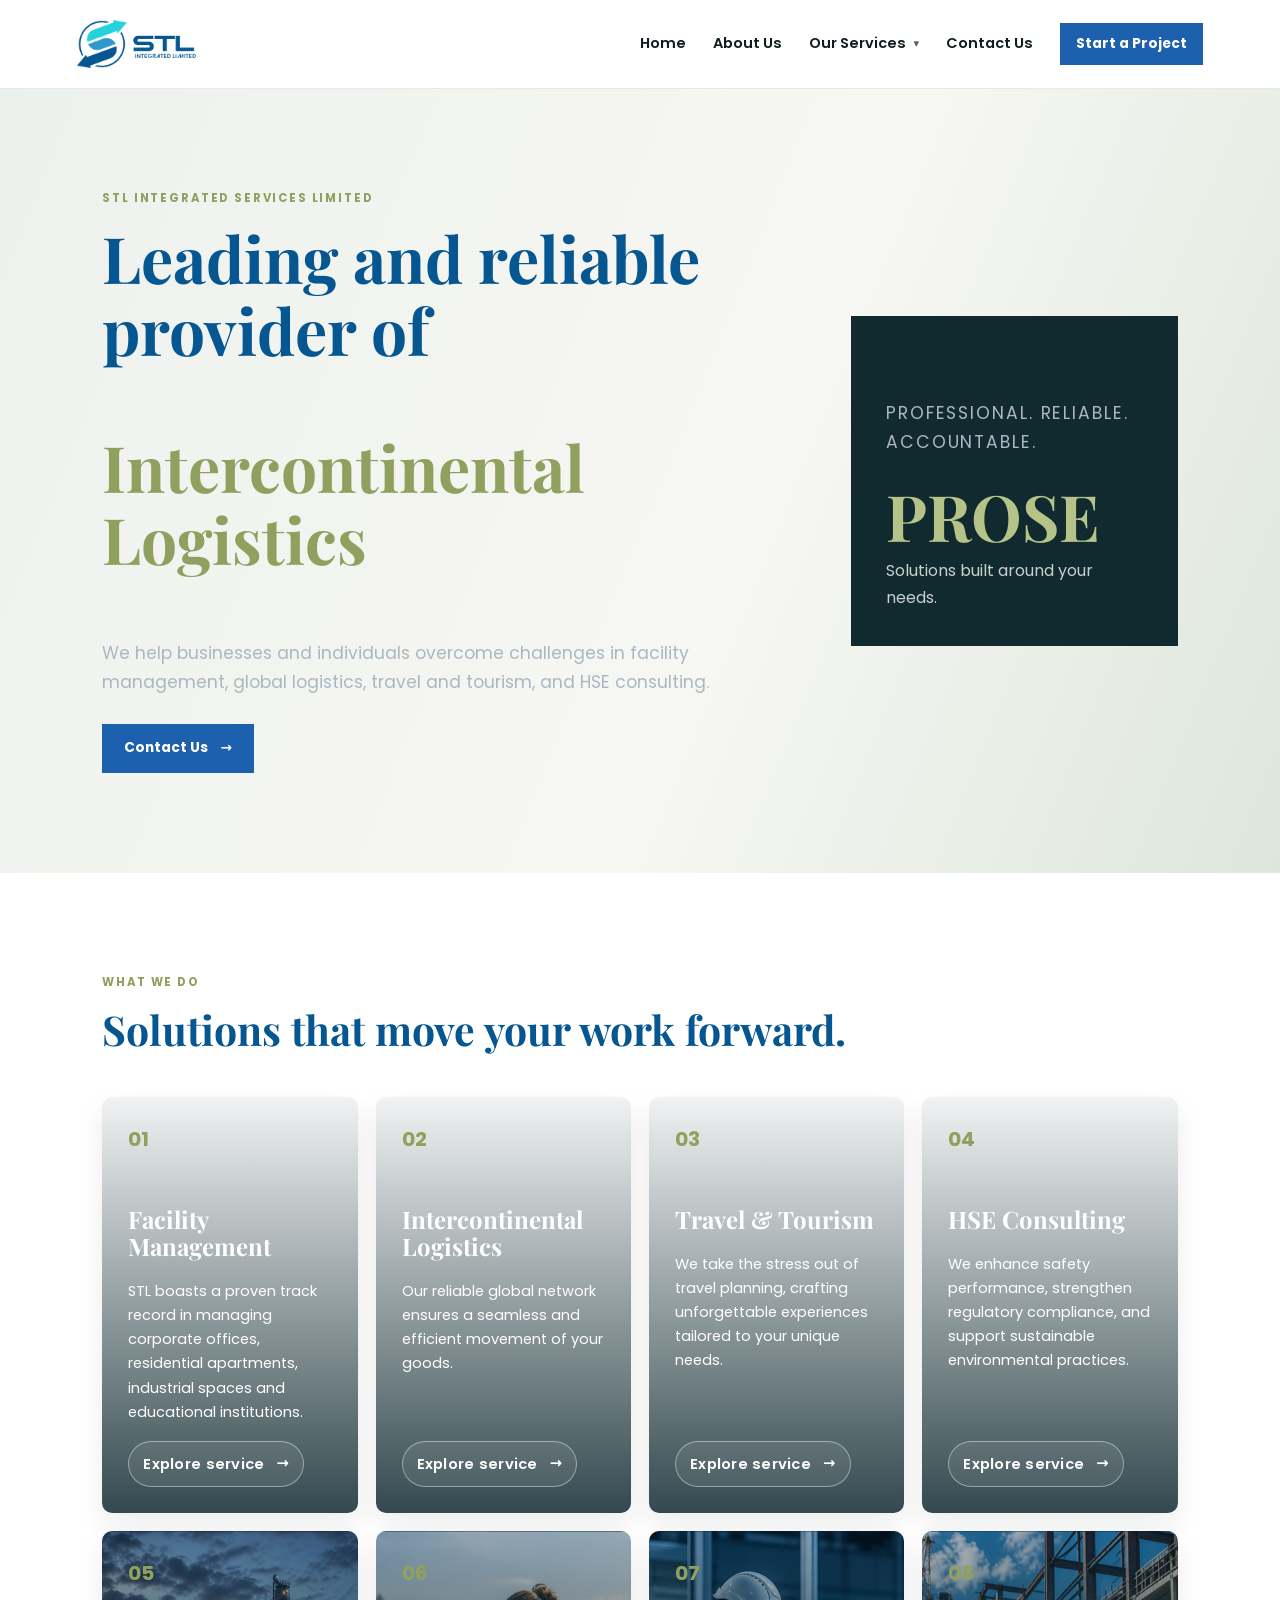
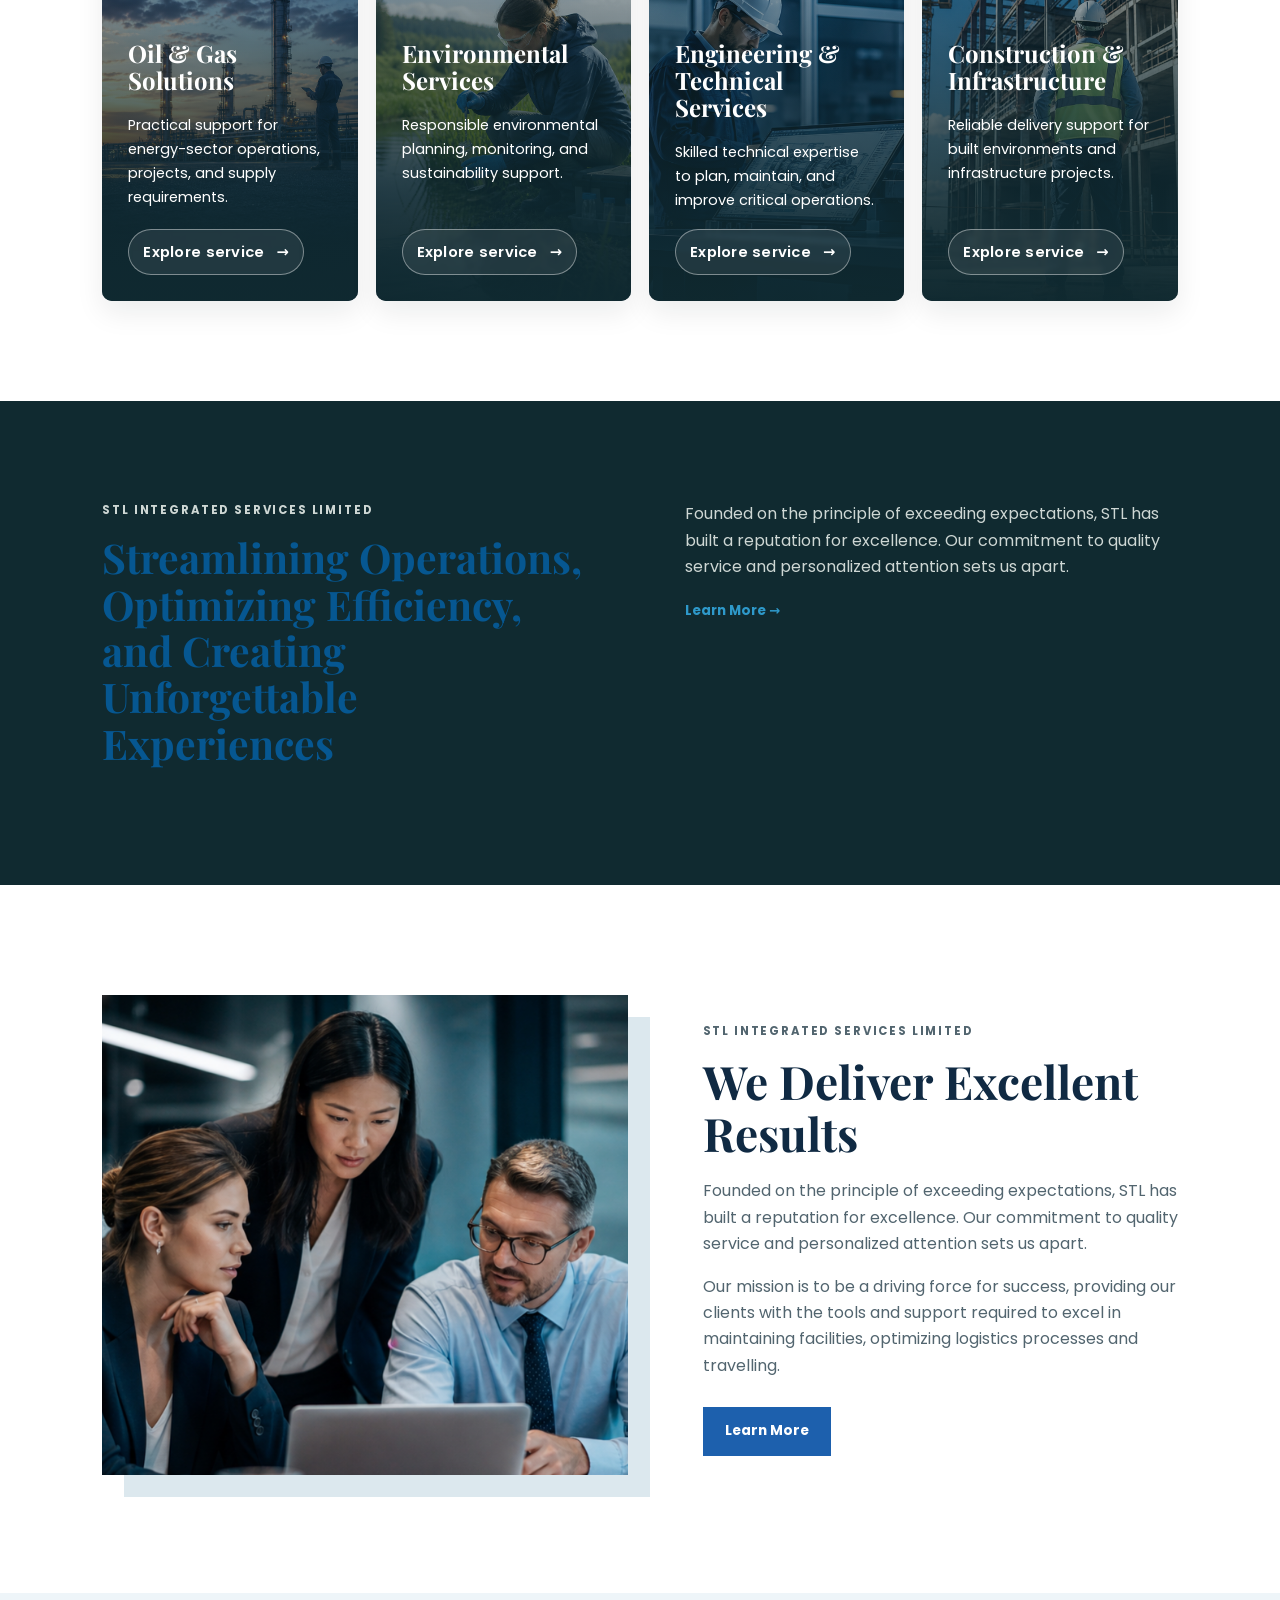
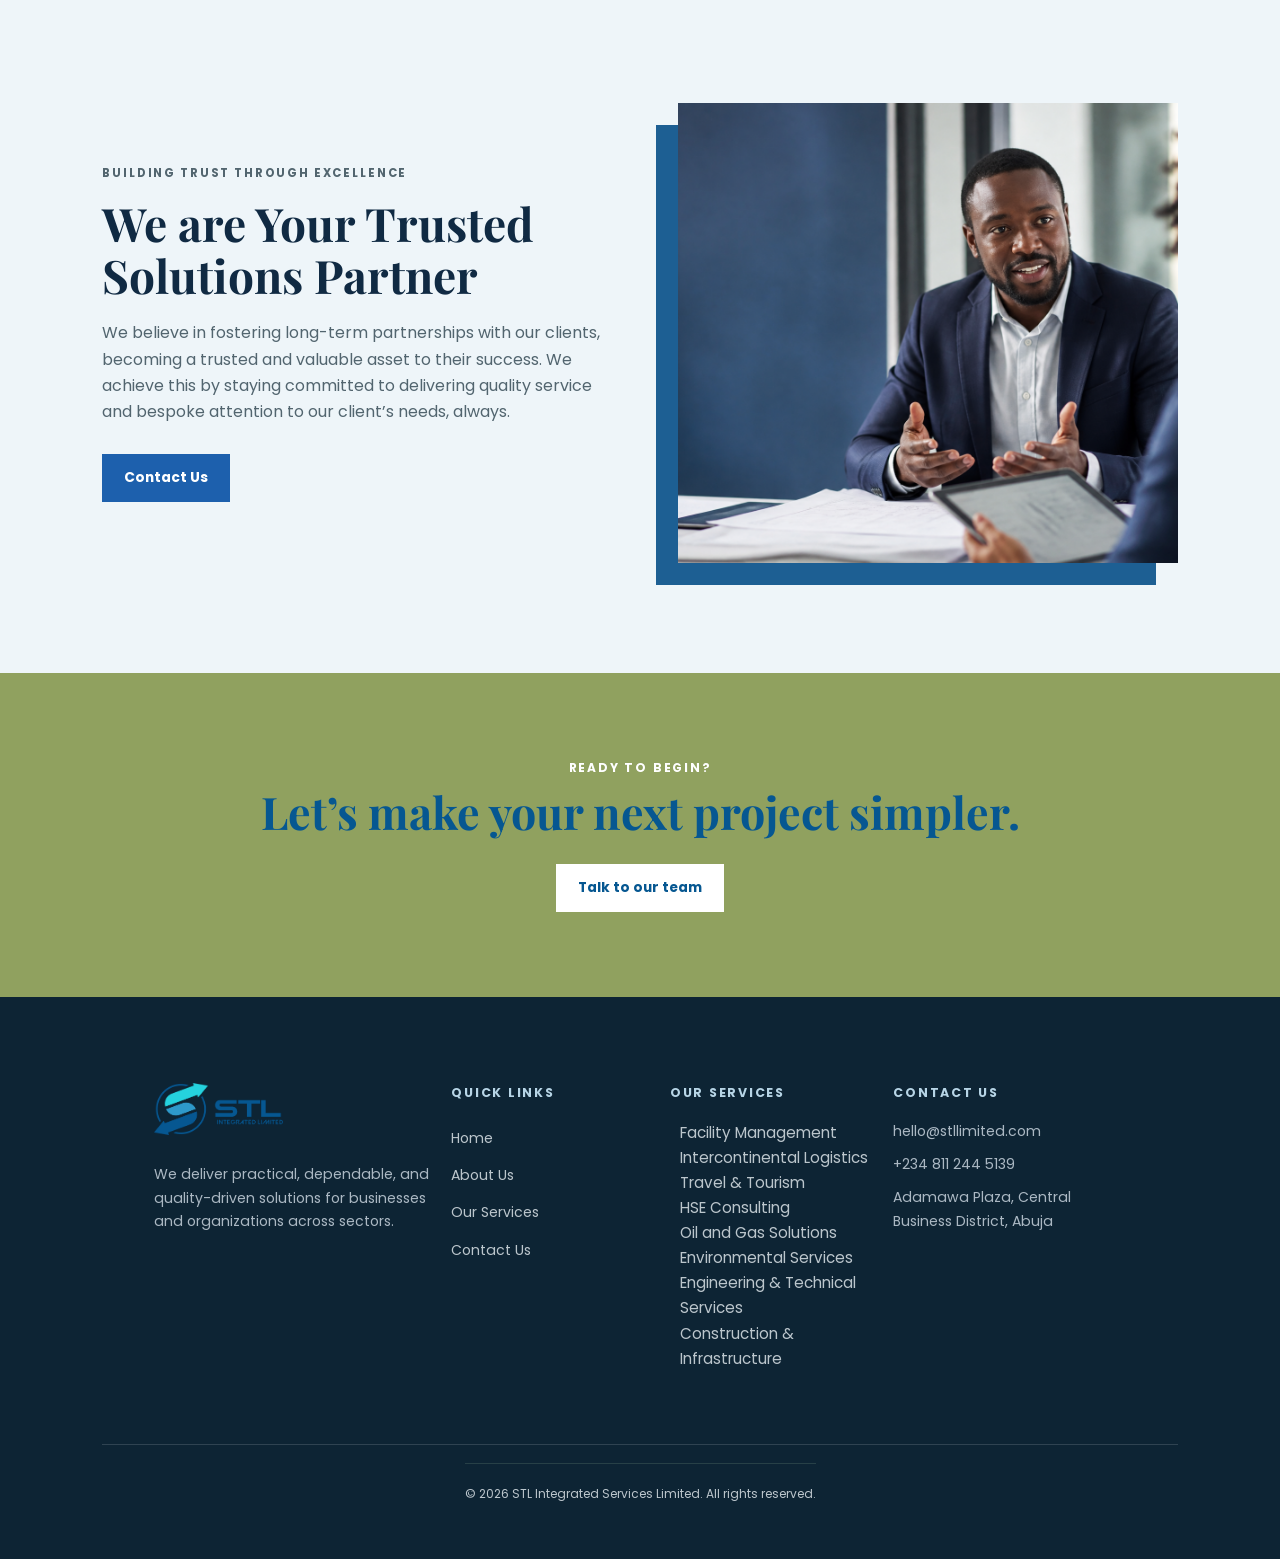
==== index.html @ a08b205a "First Commit" ====
<!doctype html>
<html lang="en">
  <head>
    <meta charset="utf-8">
    <meta name="viewport" content="width=device-width,initial-scale=1">
    <title>STL Integrated Services</title>
    <link rel="stylesheet" href="assets/css/styles.css">
  </head>
  <body>
    <header id="site-header"></header>
    <main>
    
<section class="hero">
  <div>
    <p class="eyebrow">STL Integrated Services Limited</p>
    <h1>Leading and reliable provider of <p> <em class="hero-rotator"><span id="service-rotator">Facility Management</span></em></h1>
    <p>We help businesses and individuals overcome challenges in facility management, global logistics, travel and tourism, and HSE consulting.</p>
    <a class="button" href="contact.html">Contact Us <b>→</b></a>
  </div>
  <div class="hero-panel">
    <p>Professional. Reliable. Accountable.</p>
    <strong>PROSE</strong>
    <span>Solutions built around your needs.</span>
  </div>
</section>

<section class="section"><p class="eyebrow">What we do</p>
  <h2>Solutions that move your work forward.</h2>
  <div class="cards">
      <article class="service-card facility">
        <span>01</span>
        <h3>Facility Management</h3>
        <p>STL boasts a proven track record in managing corporate offices, residential apartments, industrial spaces and educational institutions.</p>
        <a class="explore-link" href="services.html#facility"><span>Explore service</span><span class="explore-arrow">→</span></a>
      </article>

      <article class="service-card logistics">
        <span>02</span><h3>Intercontinental Logistics</h3>
        <p>Our reliable global network ensures a seamless and efficient movement of your goods.</p>
        <a class="explore-link" href="services.html#logistics"><span>Explore service</span><span class="explore-arrow">→</span></a>
      </article>

      <article class="service-card travel"><span>03</span>
        <h3>Travel & Tourism</h3>
        <p>We take the stress out of travel planning, crafting unforgettable experiences tailored to your unique needs.</p>
        <a class="explore-link" href="services.html#travel"><span>Explore service</span><span class="explore-arrow">→</span></a>
      </article>

      <article class="service-card hse">
        <span>04</span>
        <h3>HSE Consulting</h3>
        <p>We enhance safety performance, strengthen regulatory compliance, and support sustainable environmental practices.</p>
        <a class="explore-link" href="services.html#hse"><span>Explore service</span><span class="explore-arrow">→</span></a>
      </article>

      <article class="service-card oil-gas"><span>05</span>
        <h3>Oil & Gas Solutions</h3>
        <p>Practical support for energy-sector operations, projects, and supply requirements.</p>
        <a class="explore-link" href="services.html#oil-gas"><span>Explore service</span><span class="explore-arrow">→</span></a>
      </article>

      <article class="service-card environmental"><span>06
      </span>
      <h3>Environmental Services</h3>
      <p>Responsible environmental planning, monitoring, and sustainability support.</p>
      <a class="explore-link" href="services.html#environmental"><span>Explore service</span><span class="explore-arrow">→</span></a>
      </article>

      <article class="service-card engineering"><span>07</span>
        <h3>Engineering & Technical Services</h3>
        <p>Skilled technical expertise to plan, maintain, and improve critical operations.</p>
        <a class="explore-link" href="services.html#engineering"><span>Explore service</span><span class="explore-arrow">→</span></a>
      </article>

      <article class="service-card construction"><span>08</span>
        <h3>Construction & Infrastructure</h3>
        <p>Reliable delivery support for built environments and infrastructure projects.</p><a class="explore-link" href="services.html#construction"><span>Explore service</span><span class="explore-arrow">→</span></a>
      </article>
    </div>
  </section>

<section class="split section dark">
  <div>
    <p class="eyebrow">STL Integrated Services Limited</p>
    <h2>Streamlining Operations, Optimizing Efficiency, and Creating Unforgettable Experiences</h2>
  </div>
  <div>
    <p>Founded on the principle of exceeding expectations, STL has built a reputation for excellence. Our commitment to quality service and personalized attention sets us apart.
    </p>
    <a class="text-link" href="about.html">Learn More →</a>
  </div>
</section>

<section class="results-section">
  <div class="results-images">
    <img src="assets/images/excellent-results.png" alt="STL professionals delivering excellent results">
  </div>
  <div>
    <p class="eyebrow">STL Integrated Services Limited</p>
    <h2>We Deliver Excellent Results</h2>
    <p>Founded on the principle of exceeding expectations, STL has built a reputation for excellence. Our commitment to quality service and personalized attention sets us apart.</p>
    
    <p>Our mission is to be a driving force for success, providing our clients with the tools and support required to excel in maintaining facilities, optimizing logistics processes and travelling.</p>
    <a class="button" href="about.html">Learn More</a>
  </div>

</section>
<section class="partner-section">
  <div><p class="eyebrow">Building Trust Through Excellence</p>
    <h2>We are Your Trusted Solutions Partner</h2>
    <p>We believe in fostering long-term partnerships with our clients, becoming a trusted and valuable asset to their success. We achieve this by staying committed to delivering quality service and bespoke attention to our client’s needs, always.</p><a class="button" href="contact.html">Contact Us</a>
  </div>
  <img src="assets/images/trusted-partner.png" alt="STL trusted solutions partnership">
</section>

<section class="cta">
  <p>Ready to begin?</p>
  <h2>Let’s make your next project simpler.</h2>
  <a class="button light" href="contact.html">Talk to our team</a>
</section>
    
</main>

    <footer id="site-footer"></footer>
    <script src="assets/js/scripts.js" defer></script>

  </body>
</html>
---- assets/css/styles.css ----
/* Combined stylesheet: style.css + extras.css
   Generated by Copilot CLI runtime assistant to consolidate external styles.
*/

@import url('https://fonts.googleapis.com/css2?family=Poppins:wght@300;400;700&display=swap');

@import url('https://fonts.googleapis.com/css2?family=DM+Sans:wght@400;500;600;700&family=Playfair+Display:wght@600;700&display=swap');

:root{
  --font-sans: 'Poppins', system-ui, -apple-system, 'Segoe UI', Roboto, 'Helvetica Neue', Arial, sans-serif;
  --font-serif: 'Playfair Display', serif;
  --brand-dark: #065791;
  --brand-mid:  #1d60ad;
  --brand-accent: #2e99ca;
  --sage: #90a15f;
  --deep: #102a30;
  --ink: #101c1f;
  --bg: #ffffff;
  --sand: #f5f3ed;
  --line: #e3e0d8;
  --muted: #abb8c3;
}*{box-sizing:border-box}body{margin:0;background:var(--bg);color:var(--ink);font-family:var(--font-sans);font-size:16px;line-height:1.65}a{color:inherit;text-decoration:none}.site-header{border-bottom:1px solid #e6e9e6;position:sticky;top:0;background:rgba(255,255,255,.94);backdrop-filter:blur(10px);z-index:10}.site-header-inner{max-width:1300px;height:88px;display:flex;align-items:center;justify-content:space-between;padding:0 6vw;margin:0 auto}.brand{display:inline-flex;align-items:center;font-weight:700;letter-spacing:-.4px;color:var(--brand-dark)}.brand-logo{display:block;height:48px;width:auto;max-width:180px;object-fit:contain}.brand span{color:var(--sage);font-size:1.35em;letter-spacing:-1px}nav{display:flex;align-items:center;gap:27px;font-size:.91rem;font-weight:600}.site-header nav > a:not(.button),.site-header nav .service-menu > a{padding:32px 0;border-bottom:2px solid transparent;display:inline-flex;align-items:center}.nav .active,nav .active{color:var(--sage);border-color:var(--sage)!important}.button{display:inline-flex;gap:12px;align-items:center;background:var(--brand-mid);color:#fff;padding:13px 22px;font-size:.86rem;font-weight:700;border:0;cursor:pointer}.button.small{padding:10px 16px}.button.light{background:var(--bg);color:var(--brand-dark)}.menu-toggle{display:none;border:0;background:none;font-size:24px}.hero{min-height:620px;padding:100px 8vw;display:grid;grid-template-columns:1.35fr .65fr;gap:70px;align-items:center;background:linear-gradient(112deg,#edf1ed 0%,#f7f7f3 58%,#dde6dc 100%)}h1,h2,h3{font-family:var(--font-serif);line-height:1.13;margin:0 0 19px;color:var(--brand-dark)}h1{font-size:clamp(2.8rem,5vw,5.5rem);max-width:790px}h1 em{color:var(--sage);font-style:normal}.hero>div>p:not(.eyebrow){max-width:610px;color:var(--muted);font-size:1.08rem;margin:0 0 28px}.eyebrow{text-transform:uppercase;letter-spacing:.16em;color:var(--sage);font-size:.72rem;font-weight:700;margin:0 0 14px}.hero-panel{background:var(--deep);color:#fff;min-height:330px;padding:35px;display:flex;flex-direction:column;justify-content:end}.hero-panel strong{font:700 4rem/1 'Playfair Display';color:#b5c388}.hero-panel p{font-size:.78rem;text-transform:uppercase;letter-spacing:.11em}.hero-panel span{color:#c8d0ce;margin-top:10px}.section{padding:100px 8vw}.section h2{font-size:clamp(2rem,3.2vw,3.6rem)}.cards{display:grid;grid-template-columns:repeat(4,1fr);gap:18px;margin-top:45px}.cards article{border:1px solid var(--line);padding:26px;min-height:270px;display:flex;flex-direction:column}.cards span,.service-list span{color:var(--sage);font-weight:700;font-size:.9rem}.cards h3{font-size:1.5rem;margin-top:40px}.cards p{color:var(--muted);font-size:.91rem;margin:0 0 17px}.cards a,.text-link,.contact-card a{font-weight:700;font-size:.83rem;margin-top:auto;color:var(--brand-accent)}.split{display:grid;grid-template-columns:1fr 1fr;gap:90px}.split p{color:var(--muted);margin-top:0}.dark{background:var(--deep);color:#fff}.dark p{color:#ced7d4}.cta{background:var(--sage);padding:85px 8vw;text-align:center;color:#fff}.cta h2{font-size:clamp(2rem,3.5vw,3.7rem);margin-bottom:26px}.cta p{margin:0 0 9px;text-transform:uppercase;font-size:.75rem;letter-spacing:.15em;font-weight:700}.page-hero{padding:105px 8vw;background:var(--sand)}.page-hero h1{font-size:clamp(3rem,5vw,5rem)}.page-hero>p:last-child{color:var(--muted);font-size:1.1rem}.values .cards{grid-template-columns:repeat(5,1fr)}.service-list{padding-top:35px}.service-list article{display:grid;grid-template-columns:80px 1fr auto;gap:30px;align-items:center;padding:34px 0;border-bottom:1px solid var(--line)}.service-list h2{font-size:2rem;margin:0 0 8px}.service-list p{margin:0;color:var(--muted);max-width:660px}.service-list a{font-weight:700;color:var(--sage);white-space:nowrap}.contact-grid{display:grid;grid-template-columns:repeat(3,1fr);gap:18px;padding-top:45px}.contact-card{background:var(--sand);padding:30px;min-height:210px}.contact-card span{text-transform:uppercase;letter-spacing:.12em;font-size:.72rem;color:var(--sage);font-weight:700}.contact-card h3{font-size:1.25rem;margin-top:30px}.form-section{background:#f6f8f6}.form-section form{display:grid;grid-template-columns:1fr 1fr;gap:16px}.form-section label{font-size:.78rem;font-weight:700}.form-section input,.form-section textarea{display:block;width:100%;padding:12px;border:1px solid var(--line);margin-top:6px;background:#fff;font:inherit}.form-section .full{grid-column:1/-1}.form-section button{justify-self:start}footer{background:#091b21;color:#d7e0dc;padding:60px 8vw 26px;display:grid;grid-template-columns:2fr 1fr 1fr;gap:45px}footer .brand{color:#fff}footer p{font-size:.88rem;color:#9eadab}footer h4{color:#fff;margin:0 0 13px}footer div:nth-child(2) a{display:block;font-size:.88rem;margin:7px 0}footer small{grid-column:1/-1;border-top:1px solid #274047;padding-top:20px;color:#8d9d99;font-size:.75rem}@media(max-width:800px){.site-header{height:70px;padding:0 5vw}.menu-toggle{display:block}nav{display:none;position:absolute;top:70px;left:0;right:0;background:#fff;padding:20px 5vw;flex-direction:column;align-items:start;gap:10px}nav.open{display:flex}nav>a:not(.button){padding:8px 0}.hero,.split{grid-template-columns:1fr;gap:35px}.hero{padding:75px 7vw}.hero-panel{min-height:220px}.section,.page-hero{padding:65px 7vw}.cards,.values .cards,.contact-grid{grid-template-columns:1fr 1fr}.service-list article{grid-template-columns:42px 1fr}.service-list article>a{grid-column:2}.form-section form{grid-template-columns:1fr}.form-section .full{grid-column:auto}footer{grid-template-columns:1fr;gap:22px}}

/* extras.css content */
/* Appended extracted inline styles and component rules */
.service-card{position:relative;isolation:isolate;color:#fff!important;border:0!important;background-size:cover!important;background-position:center!important;overflow:hidden;transition:transform .45s ease, box-shadow .45s ease, filter .45s ease;box-shadow:0 12px 28px rgba(15,23,28,.08)}

.service-card:before{content:'';position:absolute;inset:0;background:linear-gradient(180deg,rgba(16,42,48,0.06),rgba(16,42,48,0.85));z-index:-1;transition:transform .45s ease, background .45s ease}

.service-card:hover{transform:scale(1.03);box-shadow:0 18px 32px rgba(15,23,28,.16);filter:saturate(1.08)}
.service-card:hover:before{transform:scale(1.06)}
.service-card h3,.service-card p{color:#fff}

.service-card a{color:#e1c18b}

.service-card span{display:block;font-weight:700;font-size:1.25rem;margin-bottom:10px}

.service-card{padding:34px;border-radius:10px;min-height:220px;display:flex;flex-direction:column;justify-content:flex-end}

.explore-link{display:inline-flex;align-items:center;justify-content:space-between;gap:12px;width:max-content;min-width:170px;margin-top:18px;padding:10px 14px;border-radius:999px;border:1px solid rgba(255,255,255,.42);background:rgba(255,255,255,.08);color:#fff;text-transform:none;letter-spacing:.02em;font-weight:600;transition:transform .25s ease, background .25s ease, border-color .25s ease;backdrop-filter:blur(2px)}

.explore-link:hover{transform:translateX(2px);background:rgba(255,255,255,.14);border-color:rgba(255,255,255,.7)}

.explore-arrow{font-size:1.2rem;line-height:1;color:#f7d59a}

.service-card .explore-link span{margin:0;display:inline;font-size:.92rem;font-weight:600;color:#fff}

.facility{background-image:url('https://stllimited.com/wp-content/uploads/2024/06/Facility-management.jpg')}

.logistics{background-image:url('https://stllimited.com/wp-content/uploads/2024/06/International-Logistics.jpg')}

.travel{background-image:url('https://stllimited.com/wp-content/uploads/2024/06/Travel.jpg')}

.hse{background-image:url('https://stllimited.com/wp-content/uploads/2025/12/natural-gas-863231-e1765535141167.jpg')}

.oil-gas{background:linear-gradient(rgba(11,38,51,.2),rgba(11,38,51,.72)),url('../images/oil-gas.png') center/cover}

.environmental{background:linear-gradient(rgba(11,38,51,.2),rgba(11,38,51,.72)),url('../images/environmental.png') center/cover}

.engineering{background:linear-gradient(rgba(11,38,51,.2),rgba(11,38,51,.72)),url('../images/engineering.png') center/cover}

.construction{background:linear-gradient(rgba(11,38,51,.2),rgba(11,38,51,.72)),url('../images/construction.png') center/cover}

.oil-gas h3,.oil-gas p,.environmental h3,.environmental p,.engineering h3,.engineering p,.construction h3,.construction p{color:#fff!important}

.oil-gas a,.environmental a,.engineering a,.construction a{color:#dceefa!important}

/* Results and partner sections (moved from footer script) */
.results-section{padding:110px 8vw;display:grid;grid-template-columns:1.05fr .95fr;gap:75px;align-items:center;background:#fff}

.results-images{position:relative;min-height:480px}

.results-images img{width:100%;height:480px;object-fit:cover;box-shadow:22px 22px 0 #dce8ee}

.results-section h2,.partner-section h2{font-size:clamp(2.2rem,3.6vw,4rem);color:#102a43}

.results-section p,.partner-section p{color:#52656f;max-width:540px}

.partner-section{padding:110px 8vw;display:grid;grid-template-columns:1fr 1fr;gap:75px;align-items:center;background:#eef5f9}

.partner-section>img{width:100%;height:460px;object-fit:cover;box-shadow:-22px 22px 0 #1d5f93}
.partner-section .button,.results-section .button{margin-top:12px}

@media(max-width:800px){.results-section,.partner-section{padding:70px 7vw;grid-template-columns:1fr;gap:38px}.results-images,.results-images img,.partner-section>img{min-height:300px;height:340px}.partner-section>img{order:-1}}

/* Service menu dropdown */
.service-menu{position:relative;display:inline-flex;align-items:center}.service-menu > a{position:relative;padding:32px 0;border-bottom:2px solid transparent}.service-menu > a::after{content:'▾';font-size:.7rem;margin-left:8px;opacity:.7}.service-dropdown{position:absolute;left:0;top:calc(100% - 4px);min-width:260px;background:#fff;border:1px solid var(--line);box-shadow:0 12px 28px rgba(11,31,44,.12);padding:10px;border-radius:10px;display:grid;gap:4px;opacity:0;visibility:hidden;transform:translateY(10px) scale(.98);transform-origin:top left;transition:opacity .28s ease, transform .32s ease, visibility .28s ease;pointer-events:none;z-index:20}.service-menu:hover .service-dropdown,.service-menu:focus-within .service-dropdown,.service-menu.open .service-dropdown{opacity:1;visibility:visible;transform:translateY(0) scale(1);pointer-events:auto}.service-dropdown a{display:block;white-space:nowrap;padding:10px 12px;border-radius:8px;color:var(--ink);font-weight:600;transition:background .2s ease, color .2s ease, transform .2s ease}.service-dropdown a:hover{background:#ecf5fb;color:var(--brand-dark);transform:translateX(2px)}

/* Responsive header/nav */
@media(max-width:1100px){.cards{grid-template-columns:repeat(2,1fr)}.hero{grid-template-columns:1fr}.footer-inner{grid-template-columns:repeat(2,1fr)}}

@media(max-width:900px){.menu-toggle{display:block}nav{position:fixed;right:16px;top:88px;background:#fff;bottom:auto;width:min(320px,calc(100vw - 32px));padding:20px 18px;border-radius:16px;border:1px solid rgba(15,23,28,.06);flex-direction:column;align-items:flex-start;transform:translateX(calc(100% + 24px));transition:transform .32s ease;box-shadow:0 18px 48px rgba(0,0,0,.12);z-index:25}nav.open{transform:translateX(0)}nav a, .site-header nav > a:not(.button), .site-header nav .service-menu > a{padding:12px 0;width:100%}.nav-link,.nav-link-wrap{display:block;width:100%}.service-menu{display:block;width:100%}.service-menu > a{display:flex;align-items:center;justify-content:space-between}.service-dropdown{position:static;opacity:1;visibility:visible;transform:none;pointer-events:auto;display:none;box-shadow:none;border:0;padding:8px 0 0 12px;margin-top:6px;border-left:1px solid var(--line);min-width:0;max-height:0;overflow:hidden;transition:max-height .28s ease, opacity .28s ease, padding .28s ease}.service-menu.open .service-dropdown{display:grid;max-height:520px;opacity:1;padding-top:10px}.nav-link::after,.nav-link-wrap > a::after{display:none}.nav-start{width:100%;justify-content:center;margin-top:6px}}

@media(max-width:640px){.cards{grid-template-columns:1fr}.site-header-inner{padding:0 20px}.hero{padding:72px 20px}.section,.results-section,.partner-section{padding-left:20px;padding-right:20px}.footer-inner{grid-template-columns:1fr;gap:22px}.brand-logo{height:42px}}

/* Footer layout */
.site-footer{background:#0d2434;color:#edf3f7; display: flex; flex-direction: column}

.footer-inner{width:100%; ; display:grid;grid-template-columns:1.4fr 1fr 1fr 1.2fr; gap:20px; padding:26px 4vw 28px;}

.brand-block,.footer-links,.contact-block{display:flex;flex-direction:column}

.footer-inner .brand{font-weight:700;color:#fff;}

.brand-logo.footer-logo{height:52px;display:block;margin-bottom:14px;}

.brand-block p,.footer-links a,.contact-block p,.footer-bottom small,.footer-meta a{color:rgba(237,243,247,.78)}

.footer-links{ min-width: auto;}

.brand-block p{max-width:fit-content;margin-bottom:18px;color:#9eadab;}

.footer-links h4,.contact-block h4{margin:0 0 16px;font-size:.78rem;letter-spacing:.14em;text-transform:uppercase;color:#b7d5e6}

.footer-links a{margin:0 0 0 10px;font-size:.95rem}

.footer-links a:hover,.footer-meta a:hover{color:#fff}

.contact-block {margin-left:5px}

.contact-block p{margin:0 0 10px}

.footer-bottom{border-top:1px solid rgba(255,255,255,.14); width: 100%; padding:18px 8vw 30px}

.footer-bottom-inner{max-width:1300px;margin:0 auto;display:flex;justify-content:space-between;align-items:center;gap:20px; justify-content: center;}

.footer-meta{display:flex;gap:18px;flex-wrap:wrap}

.footer-bottom small{display:block}.footer-bottom-inner > small{margin:0}

@media(max-width:800px){.footer-inner{grid-template-columns:1fr;gap:18px;padding-top:42px}.footer-bottom-inner{flex-direction:column;align-items:flex-start}.footer-bottom{padding-bottom:24px}}

/* small utility fixes */
.brand-block p,.contact-block p{color:var(--muted)}

/* About page specific styles extracted from inline <style> */
.about-hero{padding:105px 8vw;background:linear-gradient(100deg,#082d4de8,#082d4d88),url('../images/about-team.png') center/cover;color:#fff}

.about{padding:95px 8vw}

.about-intro{display:grid;grid-template-columns:1.2fr .8fr;gap:30px;align-items:end;margin-bottom:42px}

.about-intro h2{margin:0}

.who{display:grid;grid-template-columns:1fr 1fr;gap:70px;align-items:center;margin-bottom:60px}

.who-img{position:relative}

.who-img img{width:100%;min-height:450px;object-fit:cover;display:block}

.badge{position:absolute;right:-20px;bottom:25px;background:#1d5f93;border-radius:50%;width:135px;height:135px;display:grid;place-items:center;color:#fff;text-align:center;font-size:12px;animation:spin 16s linear infinite}

.who-copy ul{padding-left:18px;line-height:1.9;color:#334b5a}

.blueprint{background:#0c426b;color:#fff;position:relative;overflow:hidden}

.blueprint:before{content:"PROSE";position:absolute;font-size:18vw;opacity:.05;right:-25px;top:-40px}

.values{display:grid;grid-template-columns:repeat(4,1fr);gap:18px;position:relative}

.values b{color:#7ec7ed;font-size:18px}

.values h3{font-size:20px;margin-bottom:0}

.vision{background:#eef5f9;display:grid;grid-template-columns:1fr 1fr;gap:50px;padding:42px 36px;border-radius:18px}

.experience{font:700 72px Playfair Display;color:#1d5f93}

.stats-grid{display:grid;grid-template-columns:repeat(4,1fr);gap:18px;margin:48px 0}

.stat-item{background:#f5f3ed;border:1px solid var(--line);padding:28px 22px;border-radius:14px;text-align:center}

.stat-item strong{display:block;font-family:var(--font-serif);font-size:2.3rem;color:var(--brand-dark)}

.stat-item span{color:#4a5f69}

.inquiry{display:grid;grid-template-columns:1fr 1fr;gap:55px;background:#f5f3ed;padding:40px;border-radius:18px}

.inquiry img{width:100%;height:420px;object-fit:cover}

.contact-form,.inquiry form{display:grid;grid-template-columns:1fr 1fr;gap:18px}

.contact-form label,.inquiry label{display:flex;flex-direction:column;gap:8px;font-size:.9rem;font-weight:600;color:#1d2d35}

.contact-form input,.contact-form textarea,.inquiry input,.inquiry textarea{padding:14px 16px;border:1px solid #cadce6;border-radius:10px;background:#fff;font:inherit;color:var(--ink)}

.contact-form .full,.inquiry .full{grid-column:1 / -1}
.contact-form textarea,.inquiry textarea{min-height:150px;resize:vertical}

.contact-form button,.inquiry button{grid-column:1 / -1;justify-self:start;margin-top:8px}

@keyframes spin{to{transform:rotate(360deg)}}
@keyframes fadeSlide{from{opacity:0;transform:translateY(6px)}to{opacity:1;transform:translateY(0)}}
@media(max-width:800px){.about-intro,.who,.vision,.inquiry,.stats-grid,.contact-form,.inquiry form{grid-template-columns:1fr}.values{grid-template-columns:1fr 2fr}.about{padding:65px 7vw}.contact-form button,.inquiry button{justify-self:stretch}.badge{right:12px;bottom:12px}}
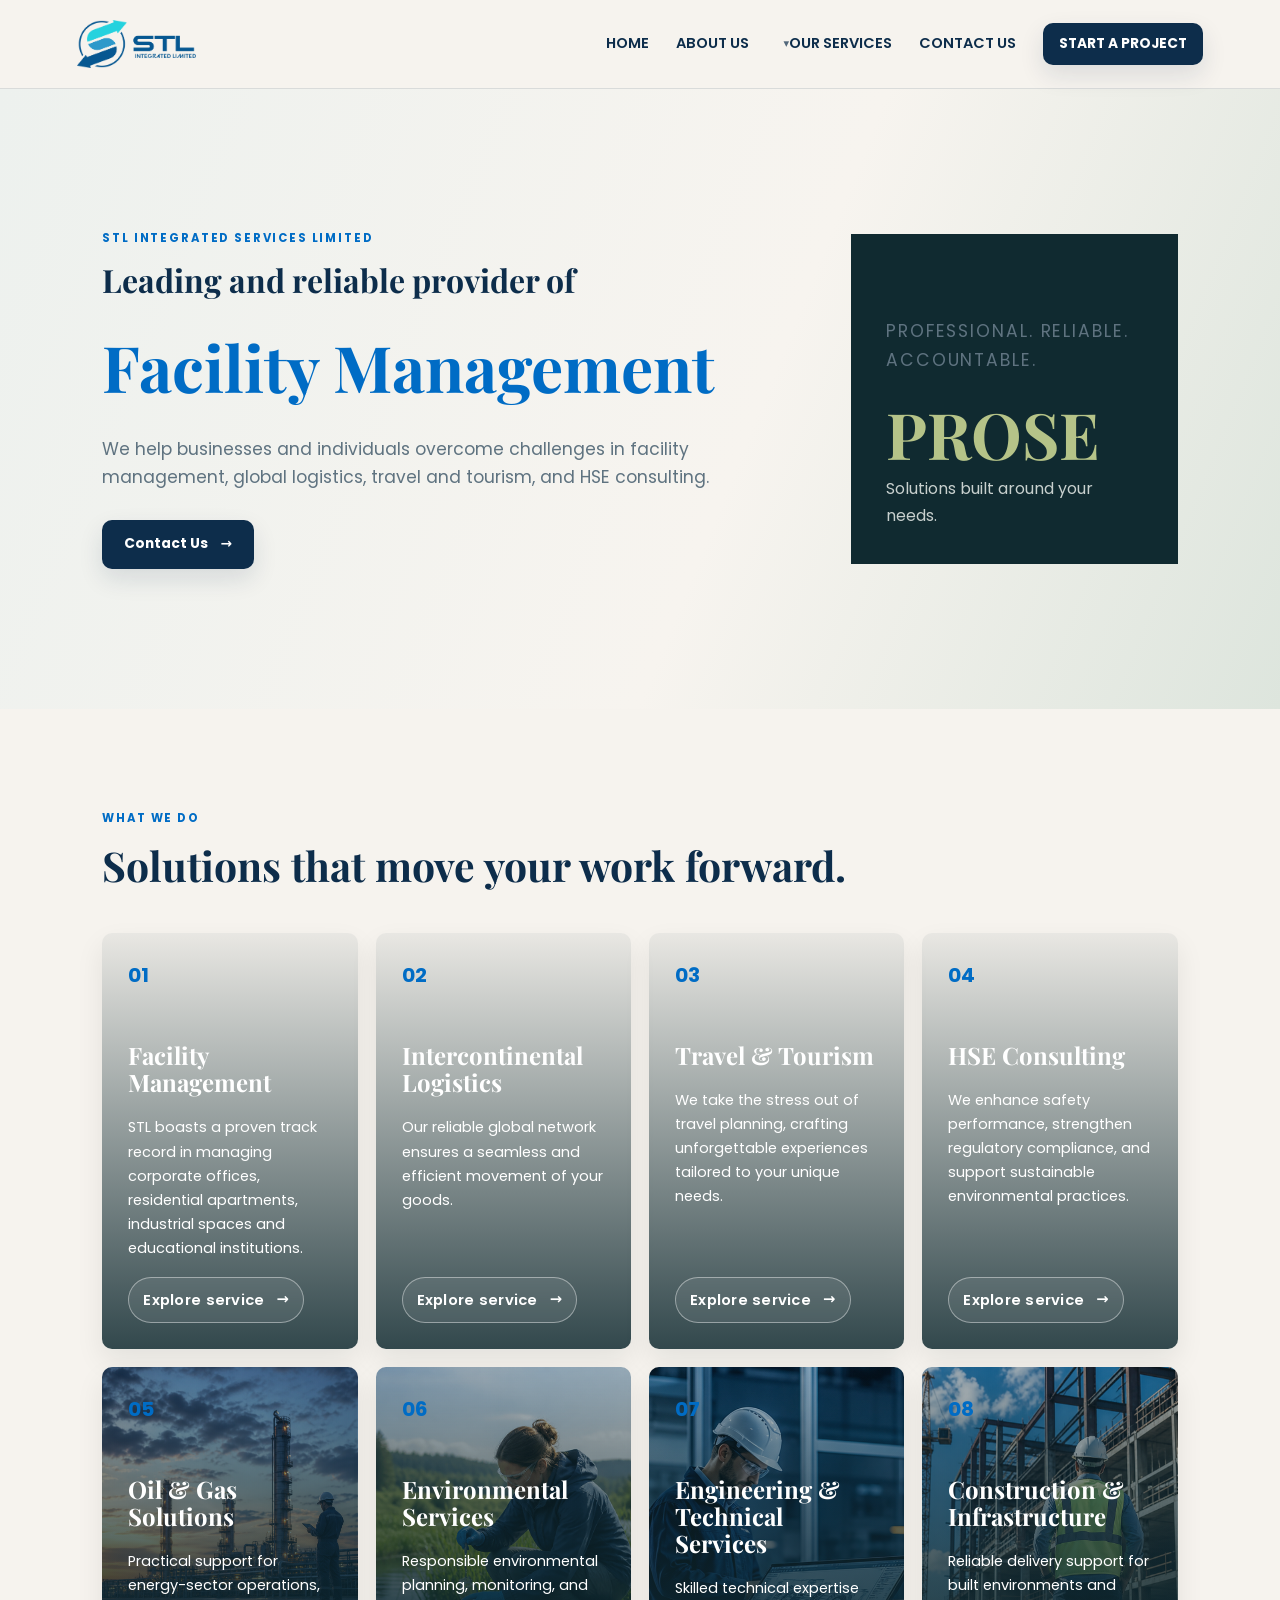
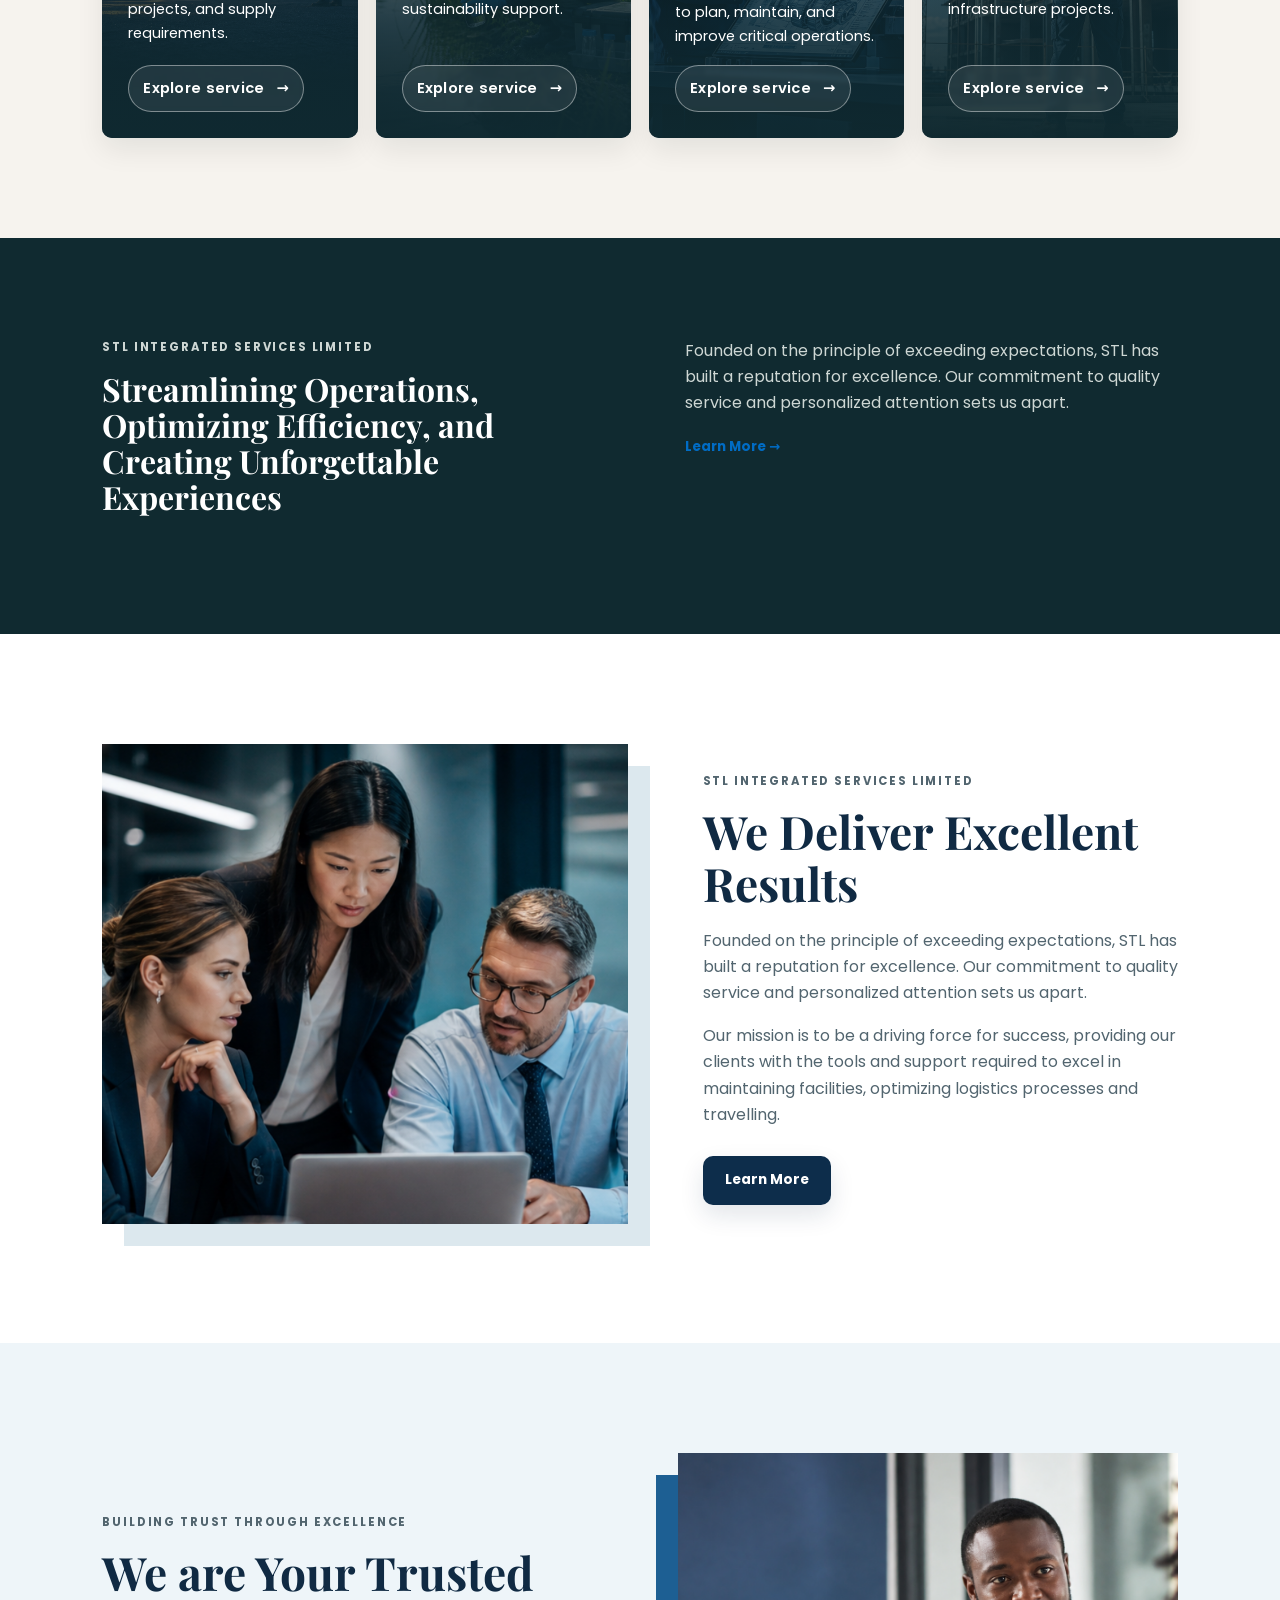
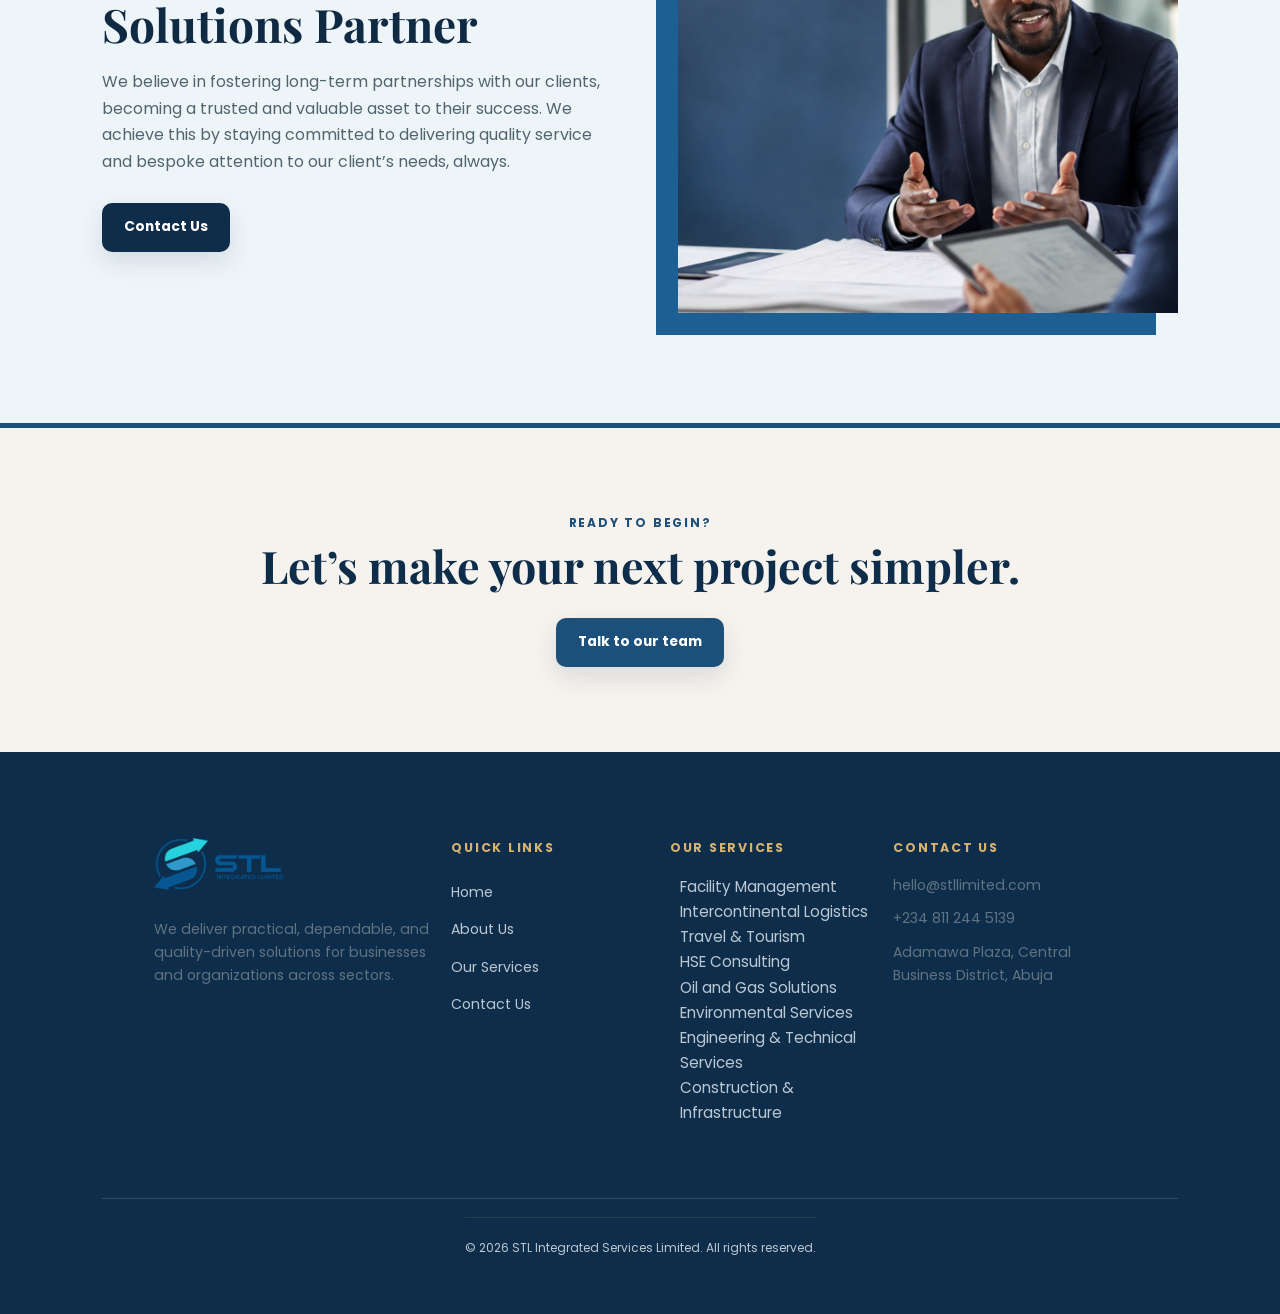
==== commit 8b8c2fa1: "Second Push" ====
--- a/index.html
+++ b/index.html
@@ -82,7 +82,7 @@
 <section class="split section dark">
   <div>
     <p class="eyebrow">STL Integrated Services Limited</p>
-    <h2>Streamlining Operations, Optimizing Efficiency, and Creating Unforgettable Experiences</h2>
+    <h2 style="color: white; font-size: 32px;">Streamlining Operations, Optimizing Efficiency, and Creating Unforgettable Experiences</h2>
   </div>
   <div>
     <p>Founded on the principle of exceeding expectations, STL has built a reputation for excellence. Our commitment to quality service and personalized attention sets us apart.
@@ -114,9 +114,9 @@
 </section>
 
 <section class="cta">
-  <p>Ready to begin?</p>
+  <p style="color: #1c4f7a;">Ready to begin?</p>
   <h2>Let’s make your next project simpler.</h2>
-  <a class="button light" href="contact.html">Talk to our team</a>
+  <a class="button light" style="background-color: #1c4f7a; color:white" href="contact.html">Talk to our team</a>
 </section>
     
 </main>
--- a/assets/css/styles.css
+++ b/assets/css/styles.css
@@ -9,17 +9,148 @@
 :root{
   --font-sans: 'Poppins', system-ui, -apple-system, 'Segoe UI', Roboto, 'Helvetica Neue', Arial, sans-serif;
   --font-serif: 'Playfair Display', serif;
-  --brand-dark: #065791;
-  --brand-mid:  #1d60ad;
-  --brand-accent: #2e99ca;
-  --sage: #90a15f;
+  --brand-dark: #0d2d4b;
+  --brand-mid: #1c4f7a;
+  --brand-accent: #006cc5;
+  --sage: #006cc5;
   --deep: #102a30;
-  --ink: #101c1f;
-  --bg: #ffffff;
-  --sand: #f5f3ed;
-  --line: #e3e0d8;
-  --muted: #abb8c3;
-}*{box-sizing:border-box}body{margin:0;background:var(--bg);color:var(--ink);font-family:var(--font-sans);font-size:16px;line-height:1.65}a{color:inherit;text-decoration:none}.site-header{border-bottom:1px solid #e6e9e6;position:sticky;top:0;background:rgba(255,255,255,.94);backdrop-filter:blur(10px);z-index:10}.site-header-inner{max-width:1300px;height:88px;display:flex;align-items:center;justify-content:space-between;padding:0 6vw;margin:0 auto}.brand{display:inline-flex;align-items:center;font-weight:700;letter-spacing:-.4px;color:var(--brand-dark)}.brand-logo{display:block;height:48px;width:auto;max-width:180px;object-fit:contain}.brand span{color:var(--sage);font-size:1.35em;letter-spacing:-1px}nav{display:flex;align-items:center;gap:27px;font-size:.91rem;font-weight:600}.site-header nav > a:not(.button),.site-header nav .service-menu > a{padding:32px 0;border-bottom:2px solid transparent;display:inline-flex;align-items:center}.nav .active,nav .active{color:var(--sage);border-color:var(--sage)!important}.button{display:inline-flex;gap:12px;align-items:center;background:var(--brand-mid);color:#fff;padding:13px 22px;font-size:.86rem;font-weight:700;border:0;cursor:pointer}.button.small{padding:10px 16px}.button.light{background:var(--bg);color:var(--brand-dark)}.menu-toggle{display:none;border:0;background:none;font-size:24px}.hero{min-height:620px;padding:100px 8vw;display:grid;grid-template-columns:1.35fr .65fr;gap:70px;align-items:center;background:linear-gradient(112deg,#edf1ed 0%,#f7f7f3 58%,#dde6dc 100%)}h1,h2,h3{font-family:var(--font-serif);line-height:1.13;margin:0 0 19px;color:var(--brand-dark)}h1{font-size:clamp(2.8rem,5vw,5.5rem);max-width:790px}h1 em{color:var(--sage);font-style:normal}.hero>div>p:not(.eyebrow){max-width:610px;color:var(--muted);font-size:1.08rem;margin:0 0 28px}.eyebrow{text-transform:uppercase;letter-spacing:.16em;color:var(--sage);font-size:.72rem;font-weight:700;margin:0 0 14px}.hero-panel{background:var(--deep);color:#fff;min-height:330px;padding:35px;display:flex;flex-direction:column;justify-content:end}.hero-panel strong{font:700 4rem/1 'Playfair Display';color:#b5c388}.hero-panel p{font-size:.78rem;text-transform:uppercase;letter-spacing:.11em}.hero-panel span{color:#c8d0ce;margin-top:10px}.section{padding:100px 8vw}.section h2{font-size:clamp(2rem,3.2vw,3.6rem)}.cards{display:grid;grid-template-columns:repeat(4,1fr);gap:18px;margin-top:45px}.cards article{border:1px solid var(--line);padding:26px;min-height:270px;display:flex;flex-direction:column}.cards span,.service-list span{color:var(--sage);font-weight:700;font-size:.9rem}.cards h3{font-size:1.5rem;margin-top:40px}.cards p{color:var(--muted);font-size:.91rem;margin:0 0 17px}.cards a,.text-link,.contact-card a{font-weight:700;font-size:.83rem;margin-top:auto;color:var(--brand-accent)}.split{display:grid;grid-template-columns:1fr 1fr;gap:90px}.split p{color:var(--muted);margin-top:0}.dark{background:var(--deep);color:#fff}.dark p{color:#ced7d4}.cta{background:var(--sage);padding:85px 8vw;text-align:center;color:#fff}.cta h2{font-size:clamp(2rem,3.5vw,3.7rem);margin-bottom:26px}.cta p{margin:0 0 9px;text-transform:uppercase;font-size:.75rem;letter-spacing:.15em;font-weight:700}.page-hero{padding:105px 8vw;background:var(--sand)}.page-hero h1{font-size:clamp(3rem,5vw,5rem)}.page-hero>p:last-child{color:var(--muted);font-size:1.1rem}.values .cards{grid-template-columns:repeat(5,1fr)}.service-list{padding-top:35px}.service-list article{display:grid;grid-template-columns:80px 1fr auto;gap:30px;align-items:center;padding:34px 0;border-bottom:1px solid var(--line)}.service-list h2{font-size:2rem;margin:0 0 8px}.service-list p{margin:0;color:var(--muted);max-width:660px}.service-list a{font-weight:700;color:var(--sage);white-space:nowrap}.contact-grid{display:grid;grid-template-columns:repeat(3,1fr);gap:18px;padding-top:45px}.contact-card{background:var(--sand);padding:30px;min-height:210px}.contact-card span{text-transform:uppercase;letter-spacing:.12em;font-size:.72rem;color:var(--sage);font-weight:700}.contact-card h3{font-size:1.25rem;margin-top:30px}.form-section{background:#f6f8f6}.form-section form{display:grid;grid-template-columns:1fr 1fr;gap:16px}.form-section label{font-size:.78rem;font-weight:700}.form-section input,.form-section textarea{display:block;width:100%;padding:12px;border:1px solid var(--line);margin-top:6px;background:#fff;font:inherit}.form-section .full{grid-column:1/-1}.form-section button{justify-self:start}footer{background:#091b21;color:#d7e0dc;padding:60px 8vw 26px;display:grid;grid-template-columns:2fr 1fr 1fr;gap:45px}footer .brand{color:#fff}footer p{font-size:.88rem;color:#9eadab}footer h4{color:#fff;margin:0 0 13px}footer div:nth-child(2) a{display:block;font-size:.88rem;margin:7px 0}footer small{grid-column:1/-1;border-top:1px solid #274047;padding-top:20px;color:#8d9d99;font-size:.75rem}@media(max-width:800px){.site-header{height:70px;padding:0 5vw}.menu-toggle{display:block}nav{display:none;position:absolute;top:70px;left:0;right:0;background:#fff;padding:20px 5vw;flex-direction:column;align-items:start;gap:10px}nav.open{display:flex}nav>a:not(.button){padding:8px 0}.hero,.split{grid-template-columns:1fr;gap:35px}.hero{padding:75px 7vw}.hero-panel{min-height:220px}.section,.page-hero{padding:65px 7vw}.cards,.values .cards,.contact-grid{grid-template-columns:1fr 1fr}.service-list article{grid-template-columns:42px 1fr}.service-list article>a{grid-column:2}.form-section form{grid-template-columns:1fr}.form-section .full{grid-column:auto}footer{grid-template-columns:1fr;gap:22px}}
+  --ink: #1f2a33;
+  --bg: #f6f3ee;
+  --sand: #f0efe9;
+  --line: #dfe7eb;
+  --muted: #5f7380;
+  --navy-soft: #143b5a;
+}*{box-sizing:border-box}body{margin:0;background:var(--bg);color:var(--ink);font-family:var(--font-sans);font-size:16px;line-height:1.65}a{color:inherit;text-decoration:none}
+
+.site-header{border-bottom:1px solid rgba(13,45,75,.12);position:sticky;top:0;background:rgba(246,243,238,.96);backdrop-filter:blur(10px);z-index:30}
+
+.site-header-inner{max-width:1300px;height:88px;display:flex;align-items:center;justify-content:space-between;padding:0 6vw;margin:0 auto}
+
+.brand{display:inline-flex;align-items:center;font-weight:700;letter-spacing:-.4px;color:var(--brand-dark)}
+
+.brand-logo{display:block;height:48px;width:auto;max-width:180px;object-fit:contain}
+
+.brand span{color:var(--sage);font-size:1.35em;letter-spacing:-1px}nav{display:flex;align-items:center;gap:27px;font-size:.91rem;font-weight:600}
+
+.nav-link,.nav-link-wrap{position:relative;display:inline-flex;align-items:center;justify-content:center;--nav-x:50%;--nav-w:0%}
+
+.site-header nav > a:not(.button),.site-header nav .service-menu > a{padding:32px 0;border-bottom:2px solid transparent;display:inline-flex;align-items:center;position:relative;overflow:hidden;color:var(--brand-dark)}
+
+.nav-link::after,.nav-link-wrap > a::after{content:'';position:absolute;left:var(--nav-x);bottom:0;width:var(--nav-w);height:2px;background:var(--brand-accent);transform:translateX(-50%);transition:width .28s ease,left .28s ease,opacity .25s ease;opacity:0}
+
+.nav-link:hover::after,.nav-link:focus-visible::after,.nav-link-wrap > a:hover::after,.nav-link-wrap > a:focus-visible::after{width:100%;left:50%;opacity:1}
+
+.service-menu > a::before{content:'▾';font-size:.7rem;margin-left:8px;opacity:.7;display:inline-block;transition:transform .2s ease;color:var(--brand-dark)}
+
+.service-menu:hover > a::before,.service-menu.open > a::before{transform:rotate(180deg)}
+
+.nav .active,nav .active{color:var(--sage);border-color:var(--sage)!important}
+
+.button{display:inline-flex;gap:12px;align-items:center;background:var(--brand-dark);color:#fff;padding:13px 22px;font-size:.86rem;font-weight:700;border:0;cursor:pointer;box-shadow:0 10px 24px rgba(13,45,75,.12);border-radius:10px;transition:all .3s ease}.button:hover{transform:translateY(-2px);box-shadow:0 14px 32px rgba(13,45,75,.18)}.button.small{padding:10px 16px}
+
+.button.light{background:var(--bg);color:var(--brand-dark)}
+
+.menu-toggle{display:none;border:0;background:none;font-size:24px;cursor:pointer;line-height:1;padding:8px 10px;z-index:40;color:var(--brand-dark)}
+
+.hero{min-height:620px;padding:100px 8vw;display:grid;grid-template-columns:1.35fr .65fr;gap:70px;align-items:center;background:linear-gradient(112deg,#edf1ee 0%,#f7f4ef 58%,#dde5dd 100%)}h1,h2,h3{font-family:var(--font-serif);line-height:1.13;margin:0 0 19px;color:var(--brand-dark)}h1{font-size:clamp(2.8rem,5vw,5.5rem);max-width:790px}h1 em{color:var(--sage);font-style:normal}
+
+.hero h1{font-size: 2em;}
+
+#service-rotator{font-size: 2em;}
+
+.hero>div>p:not(.eyebrow){max-width:610px;color:var(--muted);font-size:1.08rem;margin:0 0 28px}
+
+.eyebrow{text-transform:uppercase;letter-spacing:.16em;color:var(--sage);font-size:.72rem;font-weight:700;margin:0 0 14px}
+
+.hero-panel{background:var(--deep);color:#fff;min-height:330px;padding:35px;display:flex;flex-direction:column;justify-content:end}
+
+.hero-panel strong{font:700 4rem/1 'Playfair Display';color:#b5c388}
+
+.hero-panel p{font-size:.78rem;text-transform:uppercase;letter-spacing:.11em}
+
+.hero-panel span{color:#c8d0ce;margin-top:10px}
+
+.section{padding:100px 8vw}
+
+.section h2{font-size:clamp(2rem,3.2vw,3.6rem)}
+
+.cards{display:grid;grid-template-columns:repeat(4,1fr);gap:18px;margin-top:45px}
+
+.cards article{border:1px solid var(--line);padding:26px;min-height:270px;display:flex;flex-direction:column}
+
+.cards span,
+
+.service-list span{color:var(--sage);font-weight:700;font-size:.9rem}
+
+.cards h3{font-size:1.5rem;margin-top:40px}
+
+.cards p{color:var(--muted);font-size:.91rem;margin:0 0 17px}
+
+.cards a,.text-link,.contact-card a{font-weight:700;font-size:.83rem;margin-top:auto;color:var(--brand-accent)}
+
+.split{display:grid;grid-template-columns:1fr 1fr;gap:90px}
+
+.split p{color:var(--muted);margin-top:0}
+
+.dark{background:var(--deep);color:#fff}
+
+.dark p{color:#ced7d4}
+
+.cta{padding:85px 8vw; border-top:5px solid #1c4f7a; text-align:center;color:#fff}
+
+.cta h2{font-size:clamp(2rem,3.5vw,3.7rem);margin-bottom:26px}
+
+.cta p{margin:0 0 9px;text-transform:uppercase;font-size:.75rem;letter-spacing:.15em;font-weight:700}
+
+.page-hero{padding:105px 8vw;background:var(--sand)}
+
+.page-hero h1{font-size:clamp(3rem,5vw,5rem)}
+
+.page-hero>p:last-child{color:var(--muted);font-size:1.1rem}
+
+.values .cards{grid-template-columns:repeat(5,1fr)}.service-list{padding-top:35px}
+
+.service-list article{display:grid;grid-template-columns:80px 1fr auto;gap:30px;align-items:center;padding:34px 0;border-bottom:1px solid var(--line)}
+
+.service-list h2{font-size:2rem;margin:0 0 8px}
+
+.service-list p{margin:0;color:var(--muted);max-width:660px}
+
+.service-list a{font-weight:700;color:var(--sage);white-space:nowrap}
+
+.contact-grid{display:grid;grid-template-columns:repeat(3,1fr);gap:18px;padding-top:45px}
+
+.contact-card{background:var(--sand);padding:30px;min-height:210px}
+
+.contact-card span{text-transform:uppercase;letter-spacing:.12em;font-size:.72rem;color:var(--sage);font-weight:700}
+
+.contact-card h3{font-size:1.25rem;margin-top:30px}
+
+.form-section{background:#f6f8f6}
+
+.form-section form{display:grid;grid-template-columns:1fr 1fr;gap:16px}
+
+.form-section label{font-size:.78rem;font-weight:700}
+
+.form-section input,.form-section textarea{display:block;width:100%;padding:12px;border:1px solid var(--line);margin-top:6px;background:#fff;font:inherit}
+
+.form-section .full{grid-column:1/-1}
+
+.form-section button{justify-self:start}footer{background:#091b21;color:#d7e0dc;padding:60px 8vw 26px;display:grid;grid-template-columns:2fr 1fr 1fr;gap:45px}footer 
+
+.brand{color:#fff}footer p{font-size:.88rem;color:#9eadab}footer h4{color:#fff;margin:0 0 13px}footer div:nth-child(2) a{display:block;font-size:.88rem;margin:7px 0}footer small{grid-column:1/-1;border-top:1px solid #274047;padding-top:20px;color:#8d9d99;font-size:.75rem}
+
+@media(max-width:800px){
+  .site-header{height:70px;padding:0 5vw}
+  .menu-toggle{display:block}nav{display:none;position:absolute;top:70px;left:0;right:0;background:#fff;padding:20px 5vw;flex-direction:column;align-items:start;gap:10px}nav.open{display:flex}nav>a:not(.button){padding:8px 0}
+  .hero,.split{grid-template-columns:1fr;gap:35px}
+  .hero{padding:75px 7vw}.hero-panel{min-height:220px}
+  .section,.page-hero{padding:65px 7vw}
+  .cards,.values .cards,.contact-grid{grid-template-columns:1fr 1fr}
+  .service-list article{grid-template-columns:42px 1fr}
+  .service-list article>a{grid-column:2}
+  .form-section form{grid-template-columns:1fr}
+  .form-section .full{grid-column:auto}footer{grid-template-columns:1fr;gap:22px}}
 
 /* extras.css content */
 /* Appended extracted inline styles and component rules */
@@ -81,22 +212,50 @@
 .partner-section>img{width:100%;height:460px;object-fit:cover;box-shadow:-22px 22px 0 #1d5f93}
 .partner-section .button,.results-section .button{margin-top:12px}
 
-@media(max-width:800px){.results-section,.partner-section{padding:70px 7vw;grid-template-columns:1fr;gap:38px}.results-images,.results-images img,.partner-section>img{min-height:300px;height:340px}.partner-section>img{order:-1}}
+@media(max-width:800px)
+{.results-section,.partner-section{padding:70px 7vw;grid-template-columns:1fr;gap:38px}
+.results-images,.results-images img,.partner-section>img{min-height:300px;height:340px}
+.partner-section>img{order:-1}}
 
 /* Service menu dropdown */
-.service-menu{position:relative;display:inline-flex;align-items:center}.service-menu > a{position:relative;padding:32px 0;border-bottom:2px solid transparent}.service-menu > a::after{content:'▾';font-size:.7rem;margin-left:8px;opacity:.7}.service-dropdown{position:absolute;left:0;top:calc(100% - 4px);min-width:260px;background:#fff;border:1px solid var(--line);box-shadow:0 12px 28px rgba(11,31,44,.12);padding:10px;border-radius:10px;display:grid;gap:4px;opacity:0;visibility:hidden;transform:translateY(10px) scale(.98);transform-origin:top left;transition:opacity .28s ease, transform .32s ease, visibility .28s ease;pointer-events:none;z-index:20}.service-menu:hover .service-dropdown,.service-menu:focus-within .service-dropdown,.service-menu.open .service-dropdown{opacity:1;visibility:visible;transform:translateY(0) scale(1);pointer-events:auto}.service-dropdown a{display:block;white-space:nowrap;padding:10px 12px;border-radius:8px;color:var(--ink);font-weight:600;transition:background .2s ease, color .2s ease, transform .2s ease}.service-dropdown a:hover{background:#ecf5fb;color:var(--brand-dark);transform:translateX(2px)}
+.service-menu{position:relative;display:inline-flex;align-items:center}
+
+.service-menu > a{position:relative;padding:32px 0;border-bottom:2px solid transparent}
+
+.service-menu > a::after{content:'▾';font-size:.7rem;margin-left:8px;opacity:.7}
+
+.service-dropdown{position:absolute;left:0;top:calc(100% - 4px);min-width:260px;background:#fff;border:1px solid var(--line);box-shadow:0 12px 28px rgba(11,31,44,.12);padding:10px;border-radius:10px;display:grid;gap:4px;opacity:0;visibility:hidden;transform:translateY(10px) scale(.98);transform-origin:top left;transition:opacity .28s ease, transform .32s ease, visibility .28s ease;pointer-events:none;z-index:20}
+
+.service-menu:hover .service-dropdown,.service-menu:focus-within .service-dropdown,.service-menu.open .service-dropdown{opacity:1;visibility:visible;transform:translateY(0) scale(1);pointer-events:auto}
+
+.service-dropdown a{display:block;white-space:nowrap;padding:10px 12px;border-radius:8px;color:var(--ink);font-weight:600;transition:background .2s ease, color .2s ease, transform .2s ease}
+
+.service-dropdown a:hover{background:#ecf5fb;color:var(--brand-dark);transform:translateX(2px)}
 
 /* Responsive header/nav */
 @media(max-width:1100px){.cards{grid-template-columns:repeat(2,1fr)}.hero{grid-template-columns:1fr}.footer-inner{grid-template-columns:repeat(2,1fr)}}
 
-@media(max-width:900px){.menu-toggle{display:block}nav{position:fixed;right:16px;top:88px;background:#fff;bottom:auto;width:min(320px,calc(100vw - 32px));padding:20px 18px;border-radius:16px;border:1px solid rgba(15,23,28,.06);flex-direction:column;align-items:flex-start;transform:translateX(calc(100% + 24px));transition:transform .32s ease;box-shadow:0 18px 48px rgba(0,0,0,.12);z-index:25}nav.open{transform:translateX(0)}nav a, .site-header nav > a:not(.button), .site-header nav .service-menu > a{padding:12px 0;width:100%}.nav-link,.nav-link-wrap{display:block;width:100%}.service-menu{display:block;width:100%}.service-menu > a{display:flex;align-items:center;justify-content:space-between}.service-dropdown{position:static;opacity:1;visibility:visible;transform:none;pointer-events:auto;display:none;box-shadow:none;border:0;padding:8px 0 0 12px;margin-top:6px;border-left:1px solid var(--line);min-width:0;max-height:0;overflow:hidden;transition:max-height .28s ease, opacity .28s ease, padding .28s ease}.service-menu.open .service-dropdown{display:grid;max-height:520px;opacity:1;padding-top:10px}.nav-link::after,.nav-link-wrap > a::after{display:none}.nav-start{width:100%;justify-content:center;margin-top:6px}}
-
-@media(max-width:640px){.cards{grid-template-columns:1fr}.site-header-inner{padding:0 20px}.hero{padding:72px 20px}.section,.results-section,.partner-section{padding-left:20px;padding-right:20px}.footer-inner{grid-template-columns:1fr;gap:22px}.brand-logo{height:42px}}
+@media(max-width:900px)
+{.menu-toggle{display:block}main{transition:filter .36s cubic-bezier(.22,1,.36,1)}nav.open~main{filter:blur(3px)}nav{position:fixed;right:0;top:88px;background:rgba(255,255,255,.97);backdrop-filter:blur(10px);bottom:0;width:min(320px,calc(100vw - 24px));padding:40px 18px;border-radius:0;border:1px solid rgba(15,23,28,.08);flex-direction:column;align-items:center;transform:translateX(110%);transition:transform .36s cubic-bezier(.22,1,.36,1);box-shadow:-24px 12px 48px rgba(0,0,0,.2);z-index:25;left:auto;overflow-y:auto;height:calc(100vh - 88px);display:flex}nav.open{transform:translateX(0);box-shadow:-24px 12px 48px rgba(0,0,0,.3)}nav a, .site-header nav > a:not(.button), .site-header nav .service-menu > a{padding:12px 0;width:100%;text-align:center}.nav-link,.nav-link-wrap{display:block;width:100%}
+.service-menu{display:block;width:100%}
+.service-menu > a{display:flex;align-items:center;justify-content:center}
+.service-dropdown{position:static;opacity:1;visibility:visible;transform:none;pointer-events:auto;display:none;box-shadow:none;border:0;padding:8px 0 0 0;margin-top:6px;border-left:none;min-width:0;overflow:hidden;transition:max-height .28s ease, opacity .28s ease, padding .28s ease;text-align:center}
+.service-menu.open .service-dropdown{display:grid;max-height:520px;opacity:1;padding-top:10px;overflow:visible}
+.nav-link::after,.nav-link-wrap > a::after{display:none}
+.nav-start{width:100%;justify-content:center;margin-top:6px}}
+
+@media(max-width:640px){
+  .cards{grid-template-columns:1fr}
+.site-header-inner{padding:0 20px}
+.hero{padding:72px 20px}
+.section,.results-section,.partner-section{padding-left:20px;padding-right:20px}
+.footer-inner{grid-template-columns:1fr;gap:22px}
+.brand-logo{height:42px}}
 
 /* Footer layout */
-.site-footer{background:#0d2434;color:#edf3f7; display: flex; flex-direction: column}
-
-.footer-inner{width:100%; ; display:grid;grid-template-columns:1.4fr 1fr 1fr 1.2fr; gap:20px; padding:26px 4vw 28px;}
+.site-footer{background:#0d2d4b;color:#edf3f7; display: flex; flex-direction: column}
+
+.footer-inner{width:100%; display:grid;grid-template-columns:1.4fr 1fr 1fr 1.2fr; gap:20px; padding:26px 4vw 28px;}
 
 .brand-block,.footer-links,.contact-block{display:flex;flex-direction:column}
 
@@ -110,7 +269,7 @@
 
 .brand-block p{max-width:fit-content;margin-bottom:18px;color:#9eadab;}
 
-.footer-links h4,.contact-block h4{margin:0 0 16px;font-size:.78rem;letter-spacing:.14em;text-transform:uppercase;color:#b7d5e6}
+.footer-links h4,.contact-block h4{margin:0 0 16px;font-size:.78rem;letter-spacing:.14em;text-transform:uppercase;color:#d9b36b}
 
 .footer-links a{margin:0 0 0 10px;font-size:.95rem}
 
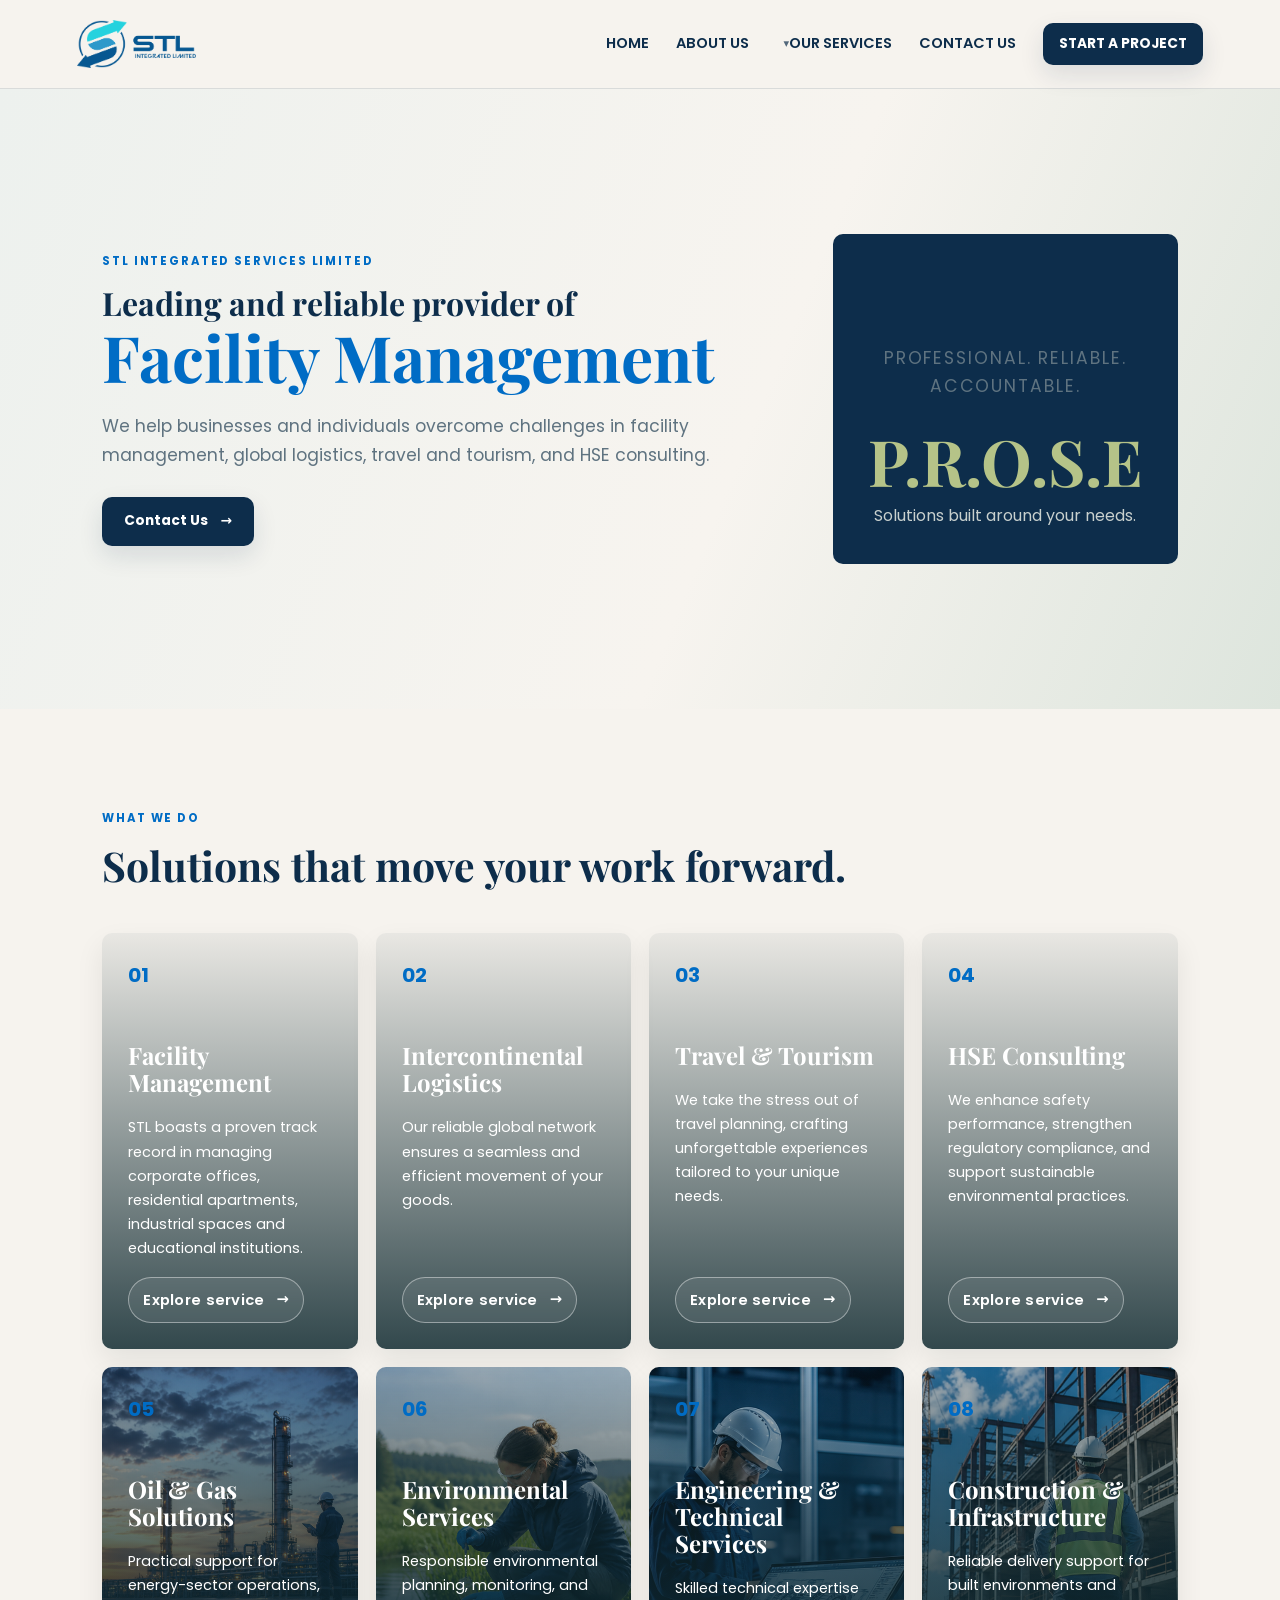
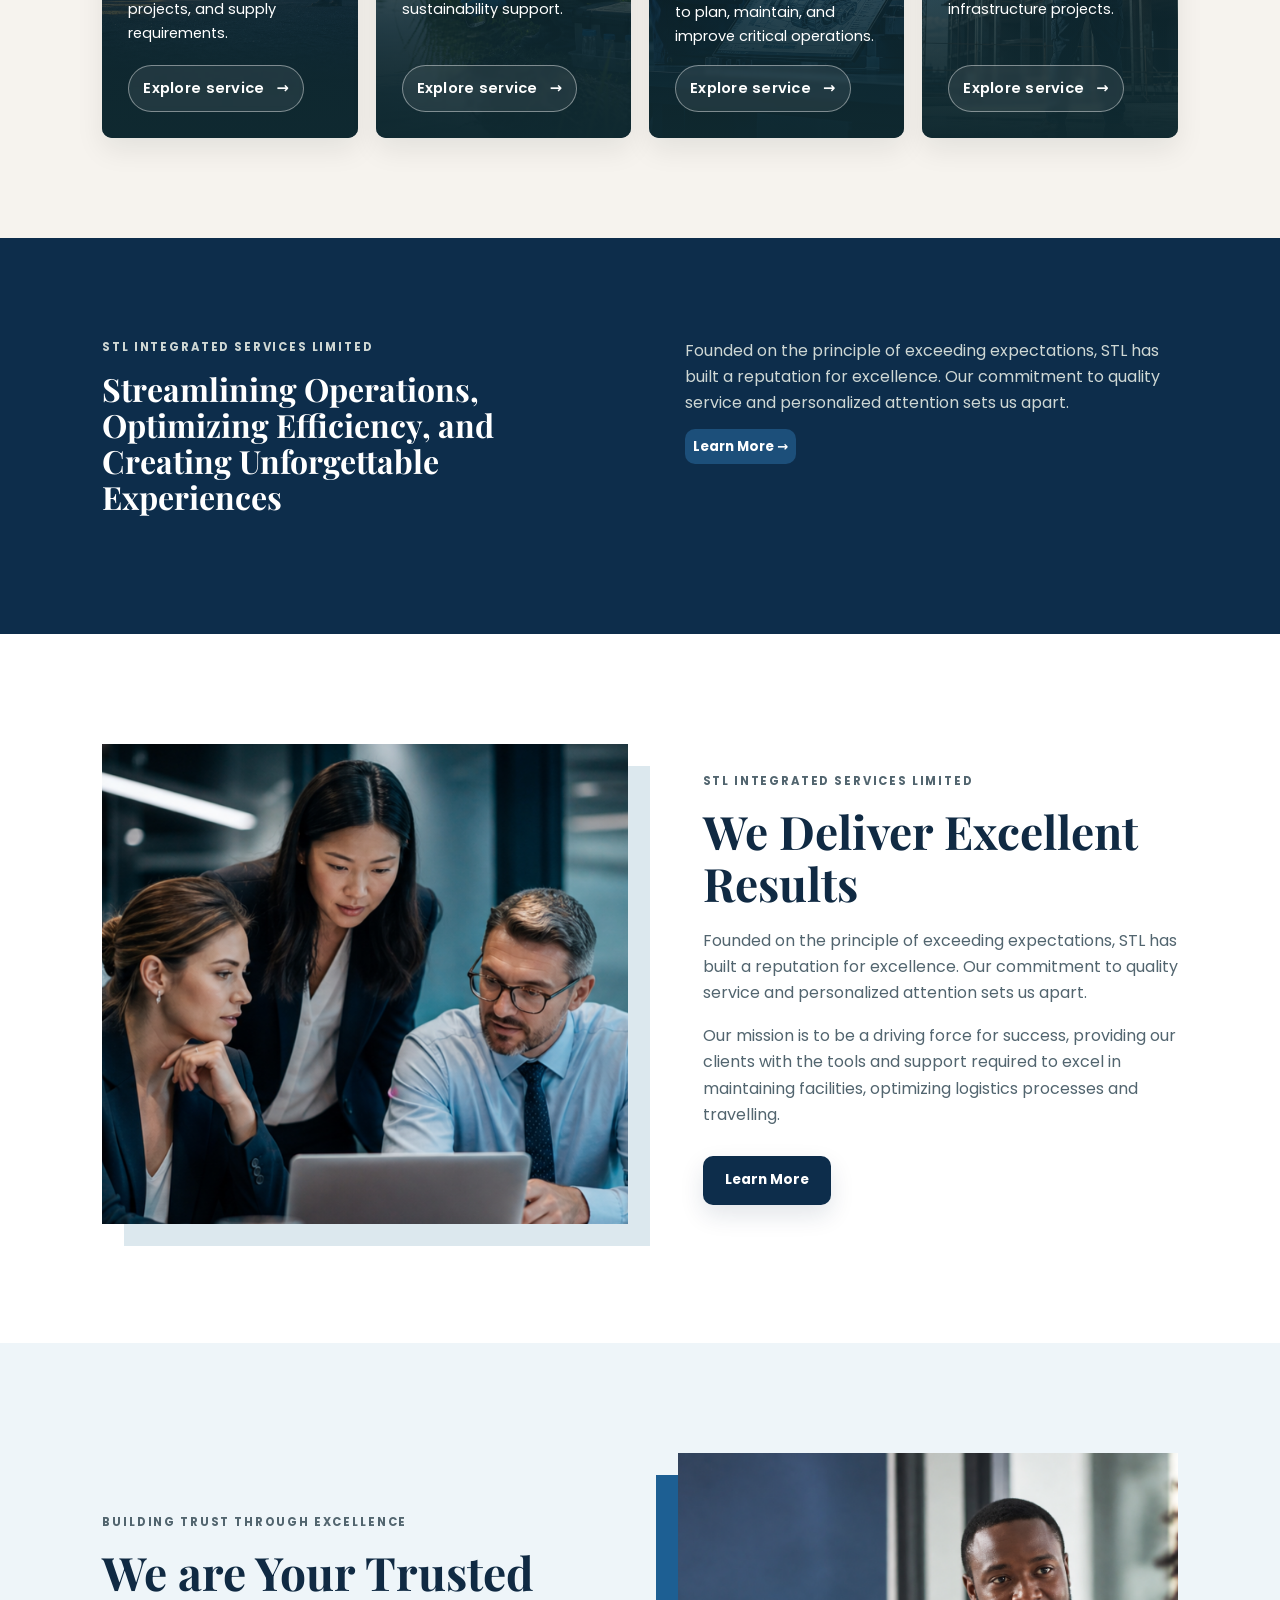
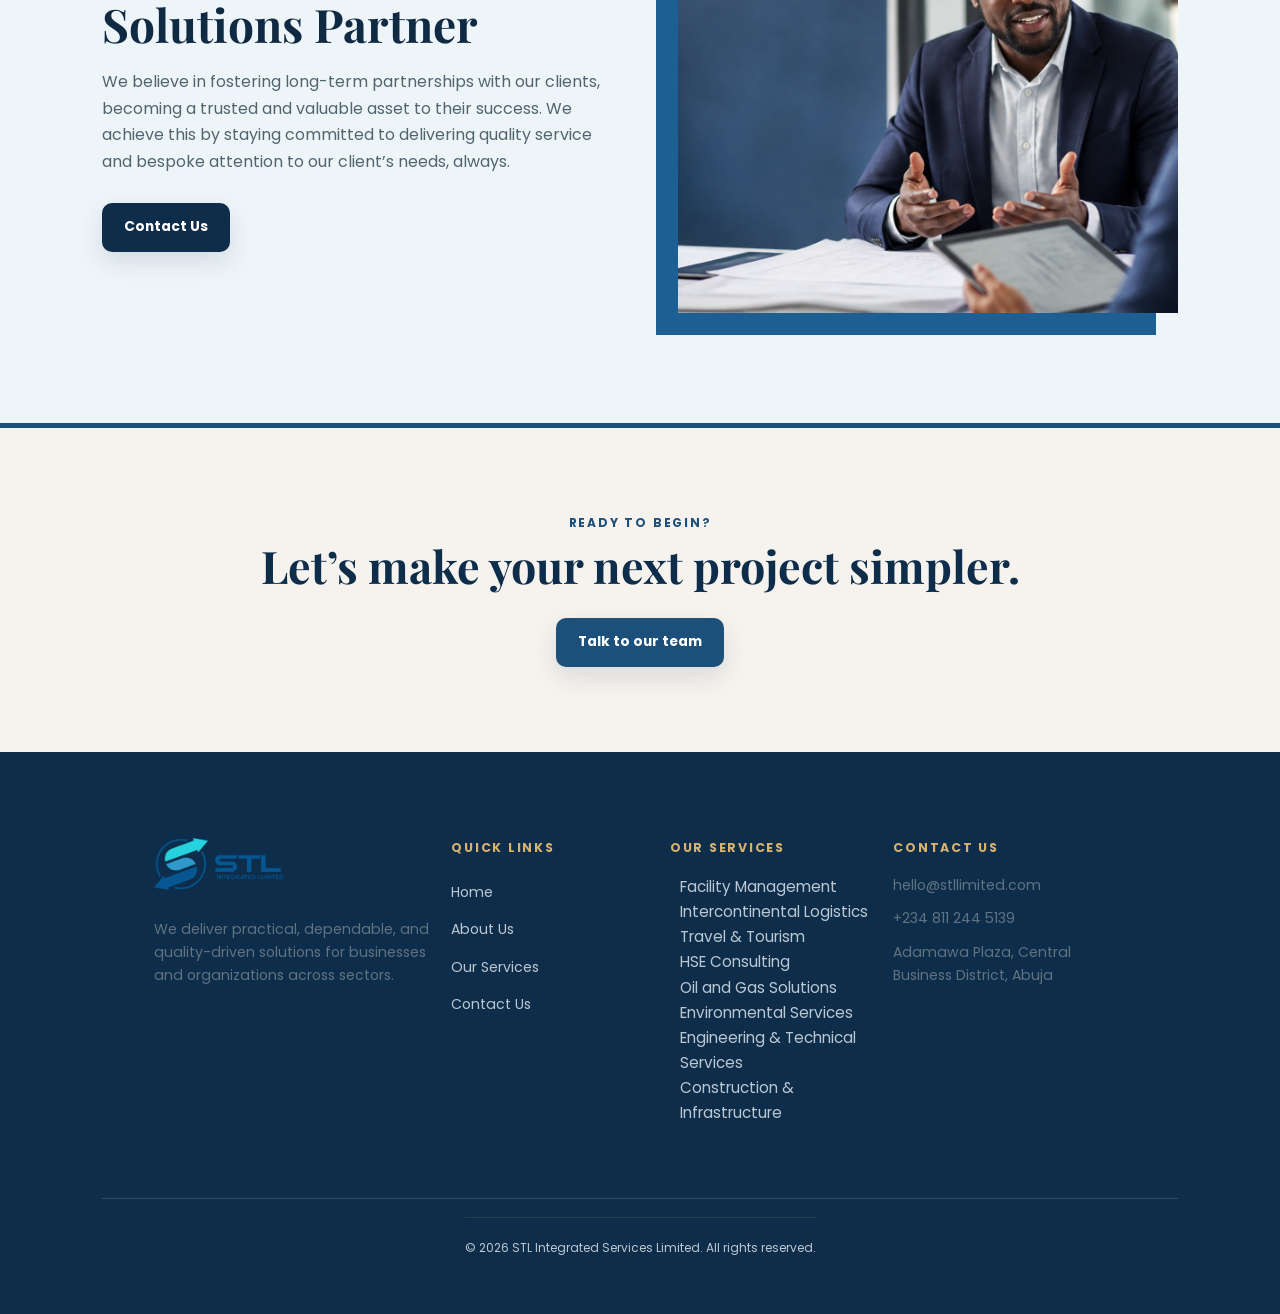
==== commit fa51dda6: "Third change" ====
--- a/index.html
+++ b/index.html
@@ -11,16 +11,17 @@
     <main>
     
 <section class="hero">
-  <div>
+  <div id="hero-content">
     <p class="eyebrow">STL Integrated Services Limited</p>
-    <h1>Leading and reliable provider of <p> <em class="hero-rotator"><span id="service-rotator">Facility Management</span></em></h1>
+    <h1>Leading and reliable provider of <br><em class="hero-rotator"> <span id="service-rotator">Facility Management</span></em></h1>
     <p>We help businesses and individuals overcome challenges in facility management, global logistics, travel and tourism, and HSE consulting.</p>
+
     <a class="button" href="contact.html">Contact Us <b>→</b></a>
   </div>
-  <div class="hero-panel">
+  <div class="hero-panel" style="border-radius: 10px;">
     <p>Professional. Reliable. Accountable.</p>
-    <strong>PROSE</strong>
-    <span>Solutions built around your needs.</span>
+    <strong>P.R.O.S.E</strong>
+    <span style="text-align: center;">Solutions built around your needs.</span>
   </div>
 </section>
 
@@ -87,7 +88,7 @@
   <div>
     <p>Founded on the principle of exceeding expectations, STL has built a reputation for excellence. Our commitment to quality service and personalized attention sets us apart.
     </p>
-    <a class="text-link" href="about.html">Learn More →</a>
+    <a class="text-link" href="about.html" style="background-color: #1c4f7a; color: white; padding: 0.5rem; border-radius: 10px;">Learn More →</a>
   </div>
 </section>
 
--- a/assets/css/styles.css
+++ b/assets/css/styles.css
@@ -5,6 +5,10 @@
 @import url('https://fonts.googleapis.com/css2?family=Poppins:wght@300;400;700&display=swap');
 
 @import url('https://fonts.googleapis.com/css2?family=DM+Sans:wght@400;500;600;700&family=Playfair+Display:wght@600;700&display=swap');
+
+html, body {
+  overflow-x: hidden;
+}
 
 :root{
   --font-sans: 'Poppins', system-ui, -apple-system, 'Segoe UI', Roboto, 'Helvetica Neue', Arial, sans-serif;
@@ -13,14 +17,20 @@
   --brand-mid: #1c4f7a;
   --brand-accent: #006cc5;
   --sage: #006cc5;
-  --deep: #102a30;
-  --ink: #1f2a33;
+  --deep: #0d2d4b;
+  --ink: #0d2d4b;
   --bg: #f6f3ee;
   --sand: #f0efe9;
   --line: #dfe7eb;
   --muted: #5f7380;
   --navy-soft: #143b5a;
-}*{box-sizing:border-box}body{margin:0;background:var(--bg);color:var(--ink);font-family:var(--font-sans);font-size:16px;line-height:1.65}a{color:inherit;text-decoration:none}
+}
+
+*{box-sizing:border-box}
+
+body{margin:0;background:var(--bg);color:var(--ink);font-family:var(--font-sans);font-size:16px;line-height:1.65}
+
+a{color:inherit;text-decoration:none}
 
 .site-header{border-bottom:1px solid rgba(13,45,75,.12);position:sticky;top:0;background:rgba(246,243,238,.96);backdrop-filter:blur(10px);z-index:30}
 
@@ -52,7 +62,7 @@
 
 .menu-toggle{display:none;border:0;background:none;font-size:24px;cursor:pointer;line-height:1;padding:8px 10px;z-index:40;color:var(--brand-dark)}
 
-.hero{min-height:620px;padding:100px 8vw;display:grid;grid-template-columns:1.35fr .65fr;gap:70px;align-items:center;background:linear-gradient(112deg,#edf1ee 0%,#f7f4ef 58%,#dde5dd 100%)}h1,h2,h3{font-family:var(--font-serif);line-height:1.13;margin:0 0 19px;color:var(--brand-dark)}h1{font-size:clamp(2.8rem,5vw,5.5rem);max-width:790px}h1 em{color:var(--sage);font-style:normal}
+.hero{position:relative;min-height:620px;padding:100px 8vw; display:grid;grid-template-columns:1.35fr .65fr;gap:70px;align-items:center;background:linear-gradient(112deg,#edf1ee 0%,#f7f4ef 58%,#dde5dd 100%);overflow:visible}h1,h2,h3{font-family:var(--font-serif);line-height:1.13;margin:0 0 19px;color:var(--brand-dark)}h1{font-size:clamp(2.8rem,5vw,5.5rem);max-width:790px;word-wrap:break-word;overflow-wrap:break-word}h1 em{color:var(--sage);font-style:normal}h1 p{display:inline;margin:0;padding:0}
 
 .hero h1{font-size: 2em;}
 
@@ -62,11 +72,19 @@
 
 .eyebrow{text-transform:uppercase;letter-spacing:.16em;color:var(--sage);font-size:.72rem;font-weight:700;margin:0 0 14px}
 
-.hero-panel{background:var(--deep);color:#fff;min-height:330px;padding:35px;display:flex;flex-direction:column;justify-content:end}
+.hero-panel
+{background:var(--deep);
+  color:#fff;
+  min-height:330px;
+  padding:35px;
+  display:flex;
+  flex-direction:column;
+  justify-content:end;
+  align-items: center;}
 
 .hero-panel strong{font:700 4rem/1 'Playfair Display';color:#b5c388}
 
-.hero-panel p{font-size:.78rem;text-transform:uppercase;letter-spacing:.11em}
+.hero-panel p{font-size:.78rem;text-transform:uppercase;letter-spacing:.11em; text-align: center; justify-content: center;}
 
 .hero-panel span{color:#c8d0ce;margin-top:10px}
 
@@ -78,9 +96,7 @@
 
 .cards article{border:1px solid var(--line);padding:26px;min-height:270px;display:flex;flex-direction:column}
 
-.cards span,
-
-.service-list span{color:var(--sage);font-weight:700;font-size:.9rem}
+.cards span,.service-list span{color:var(--sage);font-weight:700;font-size:.9rem}
 
 .cards h3{font-size:1.5rem;margin-top:40px}
 
@@ -144,7 +160,12 @@
   .site-header{height:70px;padding:0 5vw}
   .menu-toggle{display:block}nav{display:none;position:absolute;top:70px;left:0;right:0;background:#fff;padding:20px 5vw;flex-direction:column;align-items:start;gap:10px}nav.open{display:flex}nav>a:not(.button){padding:8px 0}
   .hero,.split{grid-template-columns:1fr;gap:35px}
-  .hero{padding:75px 7vw}.hero-panel{min-height:220px}
+  .hero{padding:75px 7vw}
+  .hero-panel{min-height:220px}
+  #hero-content h1{
+    font-size:clamp(1.2rem,3vw,2.2rem);
+  }
+  #service-rotator{font-size:2rem}
   .section,.page-hero{padding:65px 7vw}
   .cards,.values .cards,.contact-grid{grid-template-columns:1fr 1fr}
   .service-list article{grid-template-columns:42px 1fr}
@@ -236,21 +257,37 @@
 @media(max-width:1100px){.cards{grid-template-columns:repeat(2,1fr)}.hero{grid-template-columns:1fr}.footer-inner{grid-template-columns:repeat(2,1fr)}}
 
 @media(max-width:900px)
-{.menu-toggle{display:block}main{transition:filter .36s cubic-bezier(.22,1,.36,1)}nav.open~main{filter:blur(3px)}nav{position:fixed;right:0;top:88px;background:rgba(255,255,255,.97);backdrop-filter:blur(10px);bottom:0;width:min(320px,calc(100vw - 24px));padding:40px 18px;border-radius:0;border:1px solid rgba(15,23,28,.08);flex-direction:column;align-items:center;transform:translateX(110%);transition:transform .36s cubic-bezier(.22,1,.36,1);box-shadow:-24px 12px 48px rgba(0,0,0,.2);z-index:25;left:auto;overflow-y:auto;height:calc(100vh - 88px);display:flex}nav.open{transform:translateX(0);box-shadow:-24px 12px 48px rgba(0,0,0,.3)}nav a, .site-header nav > a:not(.button), .site-header nav .service-menu > a{padding:12px 0;width:100%;text-align:center}.nav-link,.nav-link-wrap{display:block;width:100%}
+{.menu-toggle{display:block;z-index:50}body{overflow-x:hidden}nav{position:fixed;right:0;top:88px;background:rgba(255,255,255,.98);backdrop-filter:blur(12px);bottom:0;width:min(280px,85vw);padding:30px 16px;border-radius:0;border-left:1px solid rgba(15,23,28,.1);flex-direction:column;align-items:center;transform:translateX(100%);transition:transform .3s cubic-bezier(.22,1,.36,1);box-shadow:-20px 10px 40px rgba(0,0,0,.15);z-index:40;left:auto;overflow-y:auto;display:flex;height:calc(100vh - 88px);gap:8px}nav.open{transform:translateX(0);box-shadow:-20px 10px 50px rgba(0,0,0,.25)}nav a, .site-header nav > a:not(.button), .site-header nav .service-menu > a{padding:14px 0;width:100%;text-align:center;font-size:.95rem}.nav-link,.nav-link-wrap{display:block;width:100%}
 .service-menu{display:block;width:100%}
-.service-menu > a{display:flex;align-items:center;justify-content:center}
-.service-dropdown{position:static;opacity:1;visibility:visible;transform:none;pointer-events:auto;display:none;box-shadow:none;border:0;padding:8px 0 0 0;margin-top:6px;border-left:none;min-width:0;overflow:hidden;transition:max-height .28s ease, opacity .28s ease, padding .28s ease;text-align:center}
-.service-menu.open .service-dropdown{display:grid;max-height:520px;opacity:1;padding-top:10px;overflow:visible}
+.service-menu > a{display:flex;align-items:center;justify-content:center;gap:6px}
+.service-dropdown{position:static;opacity:1;visibility:visible;transform:none;pointer-events:auto;display:none;box-shadow:none;border:0;padding:6px 0 0 0;margin-top:8px;border-left:none;min-width:0;overflow:hidden;transition:max-height .25s ease;text-align:center;background:rgba(13,45,75,.05);border-radius:8px;padding:8px 0}
+.service-menu.open .service-dropdown{display:grid;max-height:600px;opacity:1;padding:12px 0;overflow:visible}
+.service-dropdown a{padding:8px 12px;font-size:.88rem}
 .nav-link::after,.nav-link-wrap > a::after{display:none}
-.nav-start{width:100%;justify-content:center;margin-top:6px}}
+.nav-start{width:calc(100% - 8px);justify-content:center;margin-top:12px;padding:12px 12px;font-size:.9rem}.hero{grid-template-columns:1fr;gap:40px;padding:60px 5vw;min-height:auto}
+.hero>div>p:not(.eyebrow){font-size:1rem}
+.hero-panel{min-height:280px;padding:28px;border-radius:10px}
+.section{padding:70px 5vw}
+.cards{grid-template-columns:repeat(2,1fr);gap:14px}
+.split{grid-template-columns:1fr;gap:40px}
+.results-section,.partner-section{grid-template-columns:1fr;gap:30px;padding:60px 5vw}
+.results-images img,.partner-section>img{height:300px}
+.cta{padding:50px 5vw}
+.cta h2{font-size:clamp(1.6rem,4vw,2.8rem)}}
 
 @media(max-width:640px){
   .cards{grid-template-columns:1fr}
-.site-header-inner{padding:0 20px}
-.hero{padding:72px 20px}
-.section,.results-section,.partner-section{padding-left:20px;padding-right:20px}
-.footer-inner{grid-template-columns:1fr;gap:22px}
-.brand-logo{height:42px}}
+.site-header-inner{padding:0 16px}
+.site-header-inner h1{font-size:1.4rem}
+.hero{padding:50px 16px;gap:30px}
+.section,.results-section,.partner-section{padding:50px 16px}
+.footer-inner{grid-template-columns:1fr;gap:16px;padding:20px 16px}
+.brand-logo{height:40px}
+.button.small{padding:10px 14px;font-size:.8rem}
+.hero h1{font-size:1.8rem}
+.section h2{font-size:1.6rem}
+.cards{gap:12px}
+.explore-link{min-width:140px;padding:8px 10px;font-size:.8rem}}
 
 /* Footer layout */
 .site-footer{background:#0d2d4b;color:#edf3f7; display: flex; flex-direction: column}
@@ -350,4 +387,8 @@
 
 @keyframes spin{to{transform:rotate(360deg)}}
 @keyframes fadeSlide{from{opacity:0;transform:translateY(6px)}to{opacity:1;transform:translateY(0)}}
-@media(max-width:800px){.about-intro,.who,.vision,.inquiry,.stats-grid,.contact-form,.inquiry form{grid-template-columns:1fr}.values{grid-template-columns:1fr 2fr}.about{padding:65px 7vw}.contact-form button,.inquiry button{justify-self:stretch}.badge{right:12px;bottom:12px}}+@media(max-width:800px){
+  .about-intro,.who,.vision,.inquiry,.stats-grid,.contact-form,.inquiry form{grid-template-columns:1fr}
+.values{grid-template-columns:1fr 2fr}
+.about{padding:65px 7vw}
+.contact-form button,.inquiry button{justify-self:stretch}.badge{right:12px;bottom:12px}}
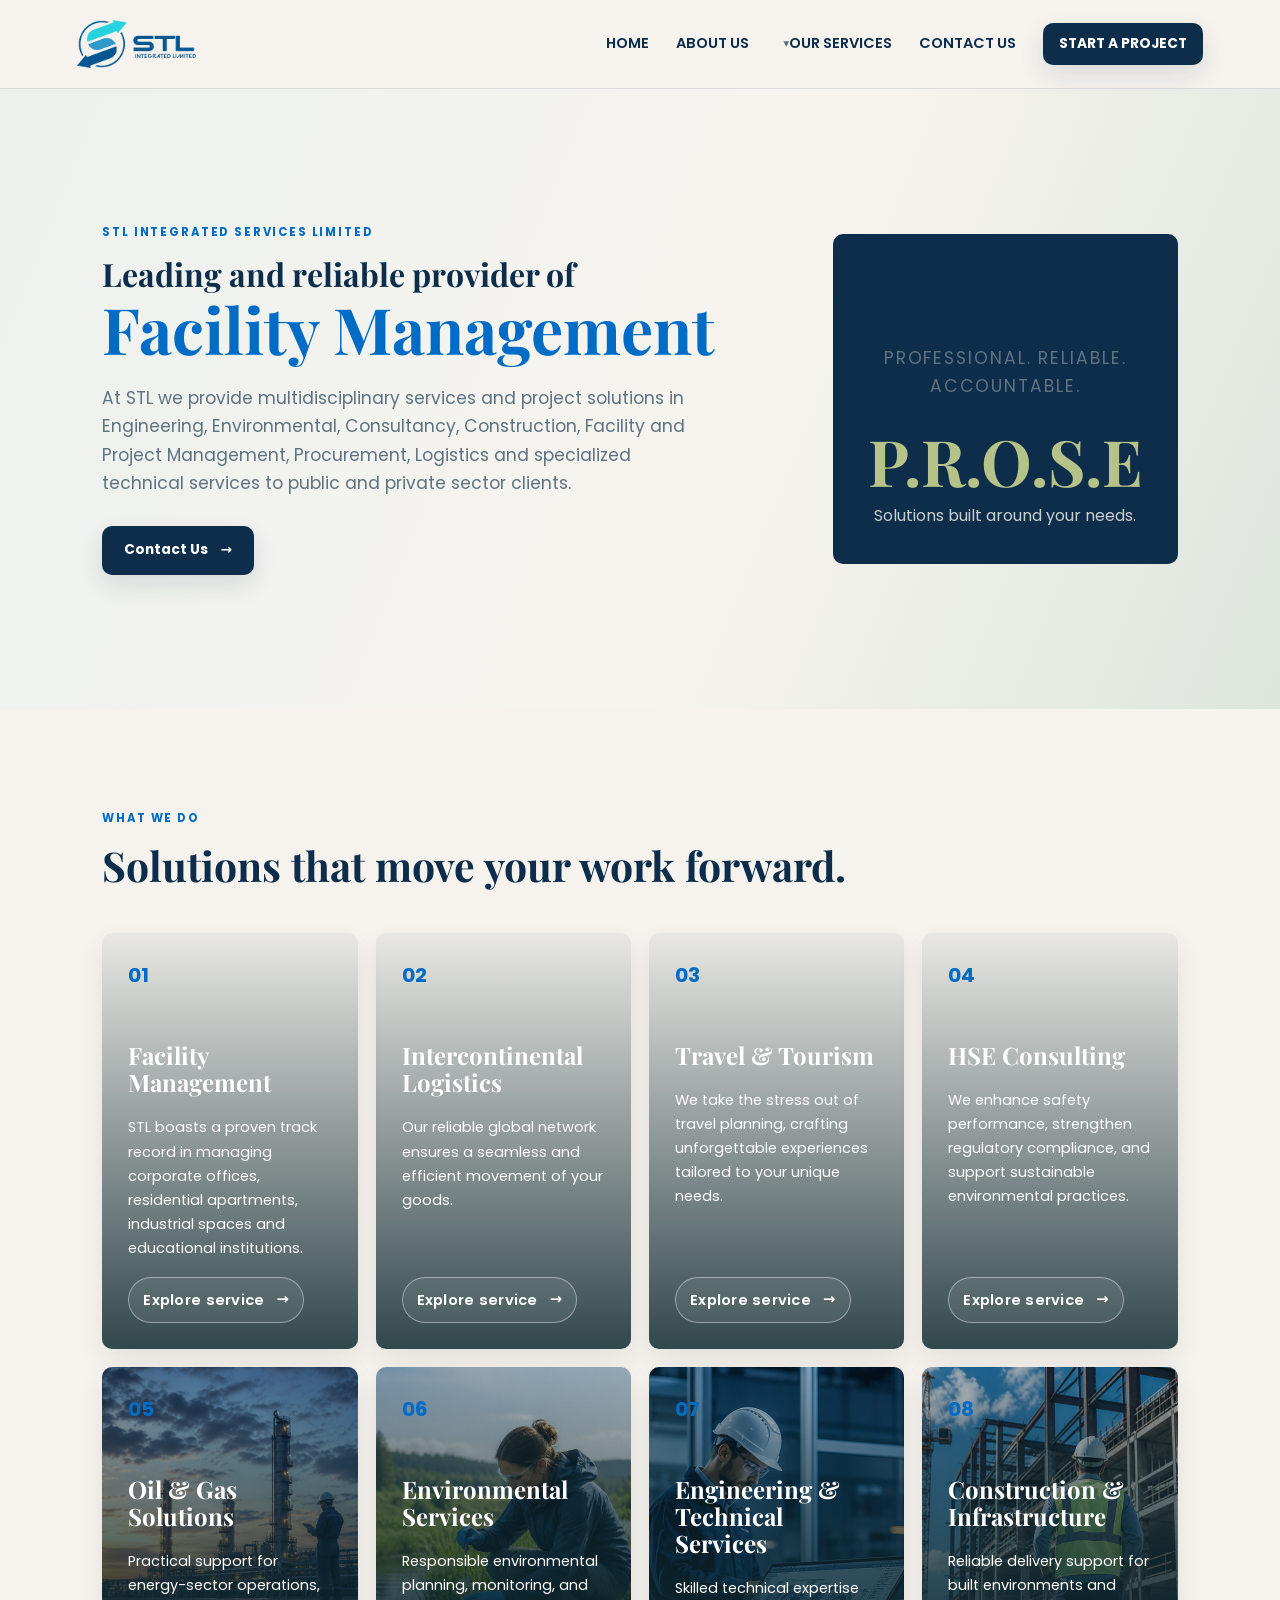
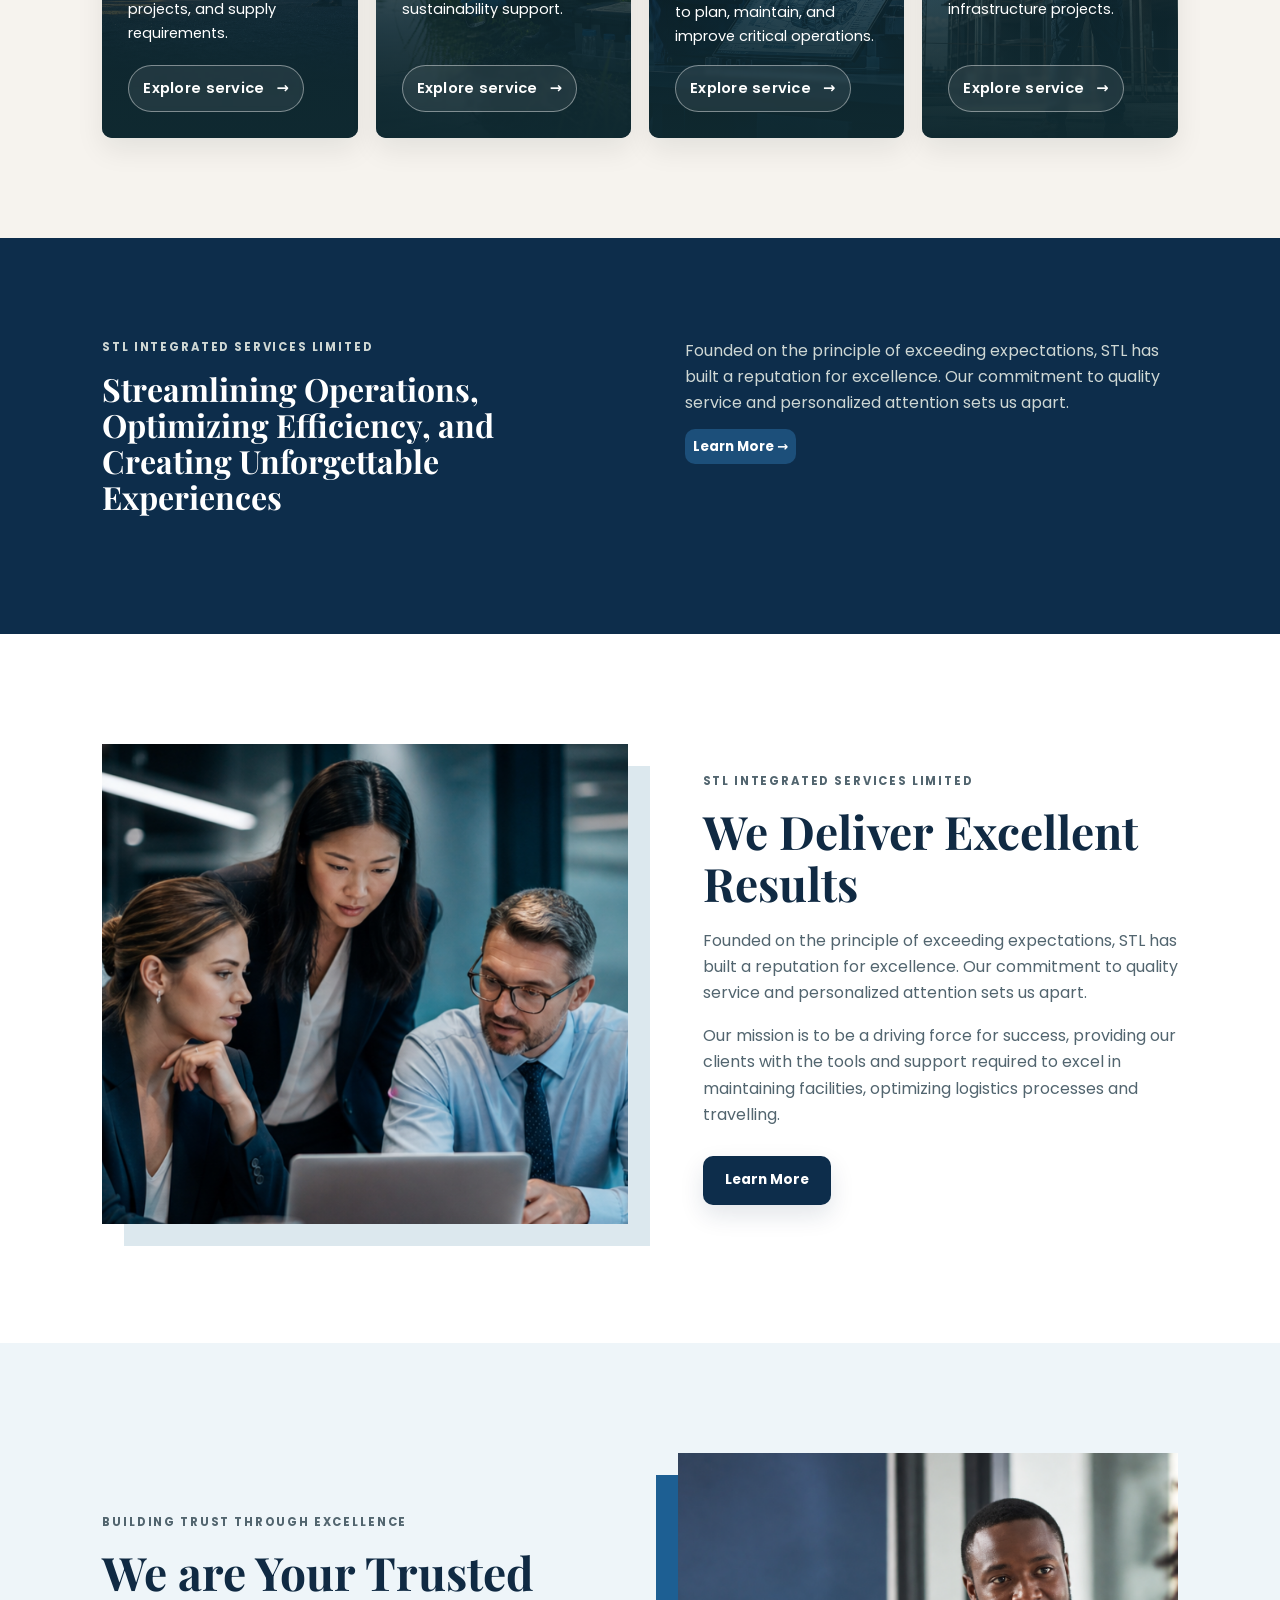
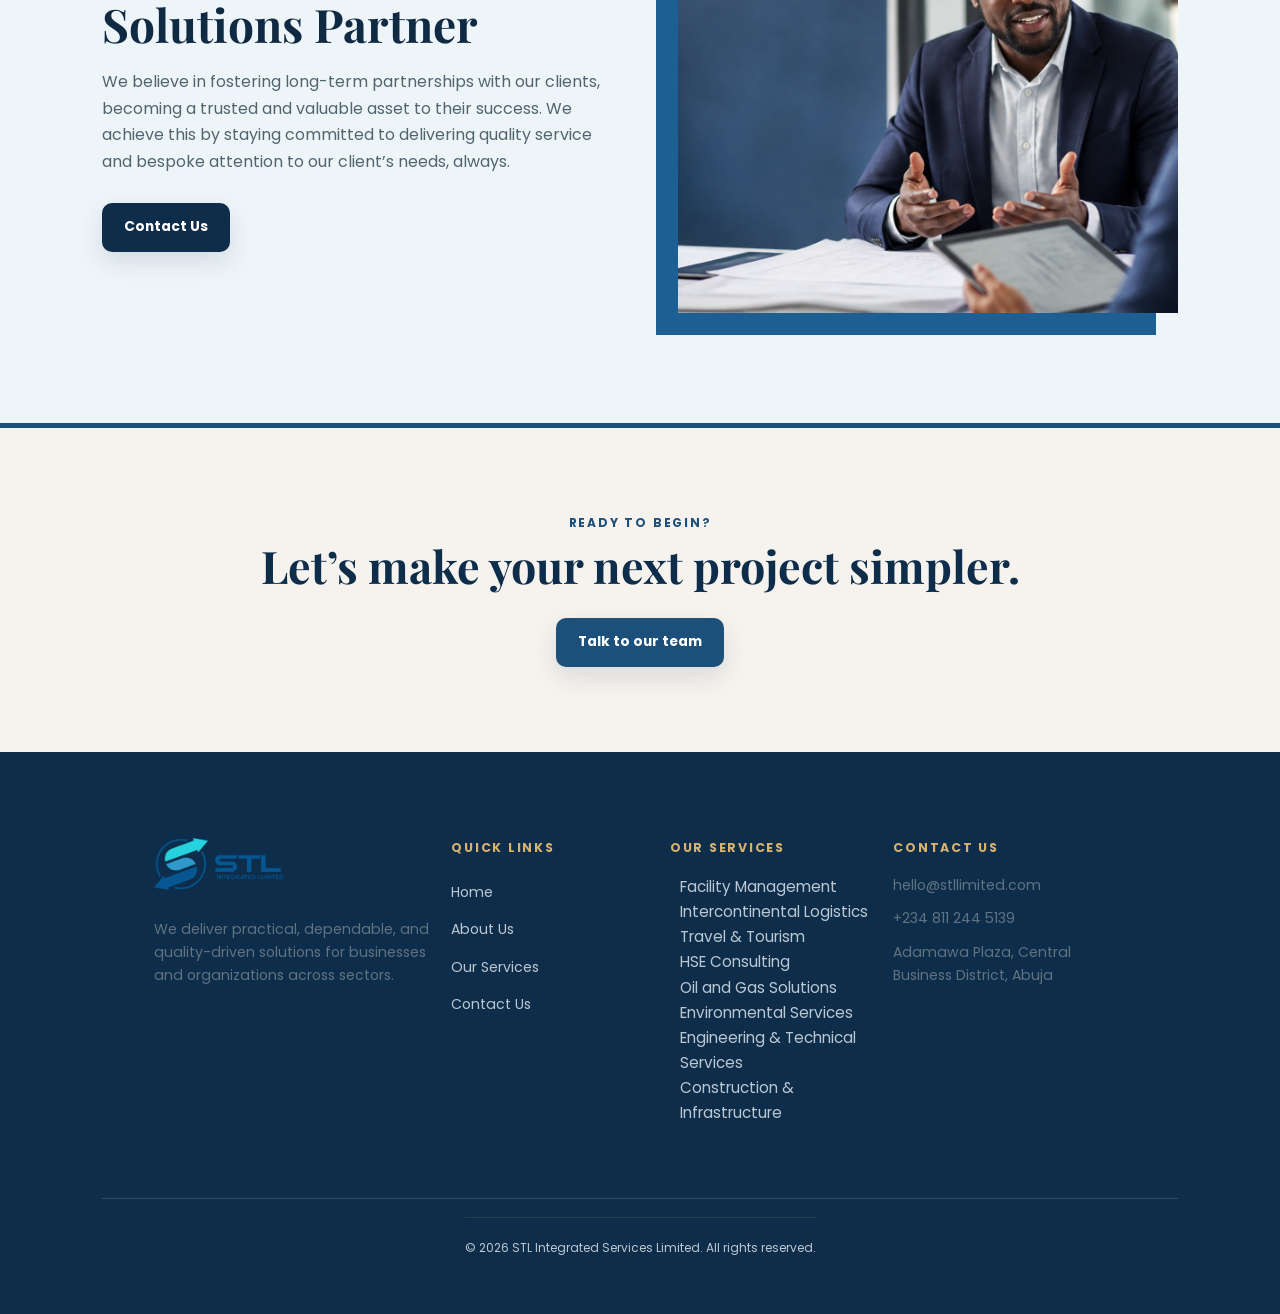
==== commit 948eb9b8: "Fourth Change" ====
--- a/index.html
+++ b/index.html
@@ -14,7 +14,7 @@
   <div id="hero-content">
     <p class="eyebrow">STL Integrated Services Limited</p>
     <h1>Leading and reliable provider of <br><em class="hero-rotator"> <span id="service-rotator">Facility Management</span></em></h1>
-    <p>We help businesses and individuals overcome challenges in facility management, global logistics, travel and tourism, and HSE consulting.</p>
+    <p>At STL we provide multidisciplinary services and project solutions in Engineering, Environmental, Consultancy, Construction, Facility and Project Management, Procurement, Logistics and specialized technical services to public and private sector clients.</p>
 
     <a class="button" href="contact.html">Contact Us <b>→</b></a>
   </div>
--- a/assets/css/styles.css
+++ b/assets/css/styles.css
@@ -336,7 +336,77 @@
 
 .about-intro{display:grid;grid-template-columns:1.2fr .8fr;gap:30px;align-items:end;margin-bottom:42px}
 
-.about-intro h2{margin:0}
+.about-intro h2{margin:0; }
+
+.values-section {
+    background-color: #082d4d;
+    padding: 50px 5%;
+    color: white;
+    border-radius: 10px;
+}
+
+.values-container {
+    max-width: 1000px;
+    margin: 0 auto;
+}
+
+.values-title {
+    margin: 0 0 30px;
+    color: white;
+    font-size: 2rem;
+}
+
+.values-grid {
+    display: flex;
+    flex-direction: row;
+    flex-wrap: wrap;
+    gap: 30px;
+
+}
+
+.value-item {
+    flex: 1 1 200px;
+    min-width: 0;
+    border-left: 2px solid white;
+    padding: 0 0 0 0.8em;
+}
+
+.value-name {
+    display: block;
+    margin-bottom: 10px;
+    font-weight: 700;
+    font-size: 1rem;
+    color: #006cc5;
+}
+
+.value-item h3 {
+    margin: 0;
+    color: white;
+    font-size: 1.25rem;
+    line-height: 1.4;
+}
+
+@media (max-width: 768px) {
+
+    .values-section {
+        padding: 20px 24px;
+    }
+
+    .values-grid {
+        flex-direction: column;
+        gap: 35px;
+    }
+
+    .values-title {
+        margin-bottom: 25px;
+    }
+
+    .value-item {
+        width: 100%;
+        border: none;
+    }
+}
+
 
 .who{display:grid;grid-template-columns:1fr 1fr;gap:70px;align-items:center;margin-bottom:60px}
 
@@ -364,7 +434,7 @@
 
 .stats-grid{display:grid;grid-template-columns:repeat(4,1fr);gap:18px;margin:48px 0}
 
-.stat-item{background:#f5f3ed;border:1px solid var(--line);padding:28px 22px;border-radius:14px;text-align:center}
+.stat-item{background:#f5f3ed;border:1px solid var(--line);padding:28px 22px;border-radius:14px;text-align:center; border: 1px solid #0c426b;}
 
 .stat-item strong{display:block;font-family:var(--font-serif);font-size:2.3rem;color:var(--brand-dark)}
 
@@ -387,6 +457,7 @@
 
 @keyframes spin{to{transform:rotate(360deg)}}
 @keyframes fadeSlide{from{opacity:0;transform:translateY(6px)}to{opacity:1;transform:translateY(0)}}
+
 @media(max-width:800px){
   .about-intro,.who,.vision,.inquiry,.stats-grid,.contact-form,.inquiry form{grid-template-columns:1fr}
 .values{grid-template-columns:1fr 2fr}
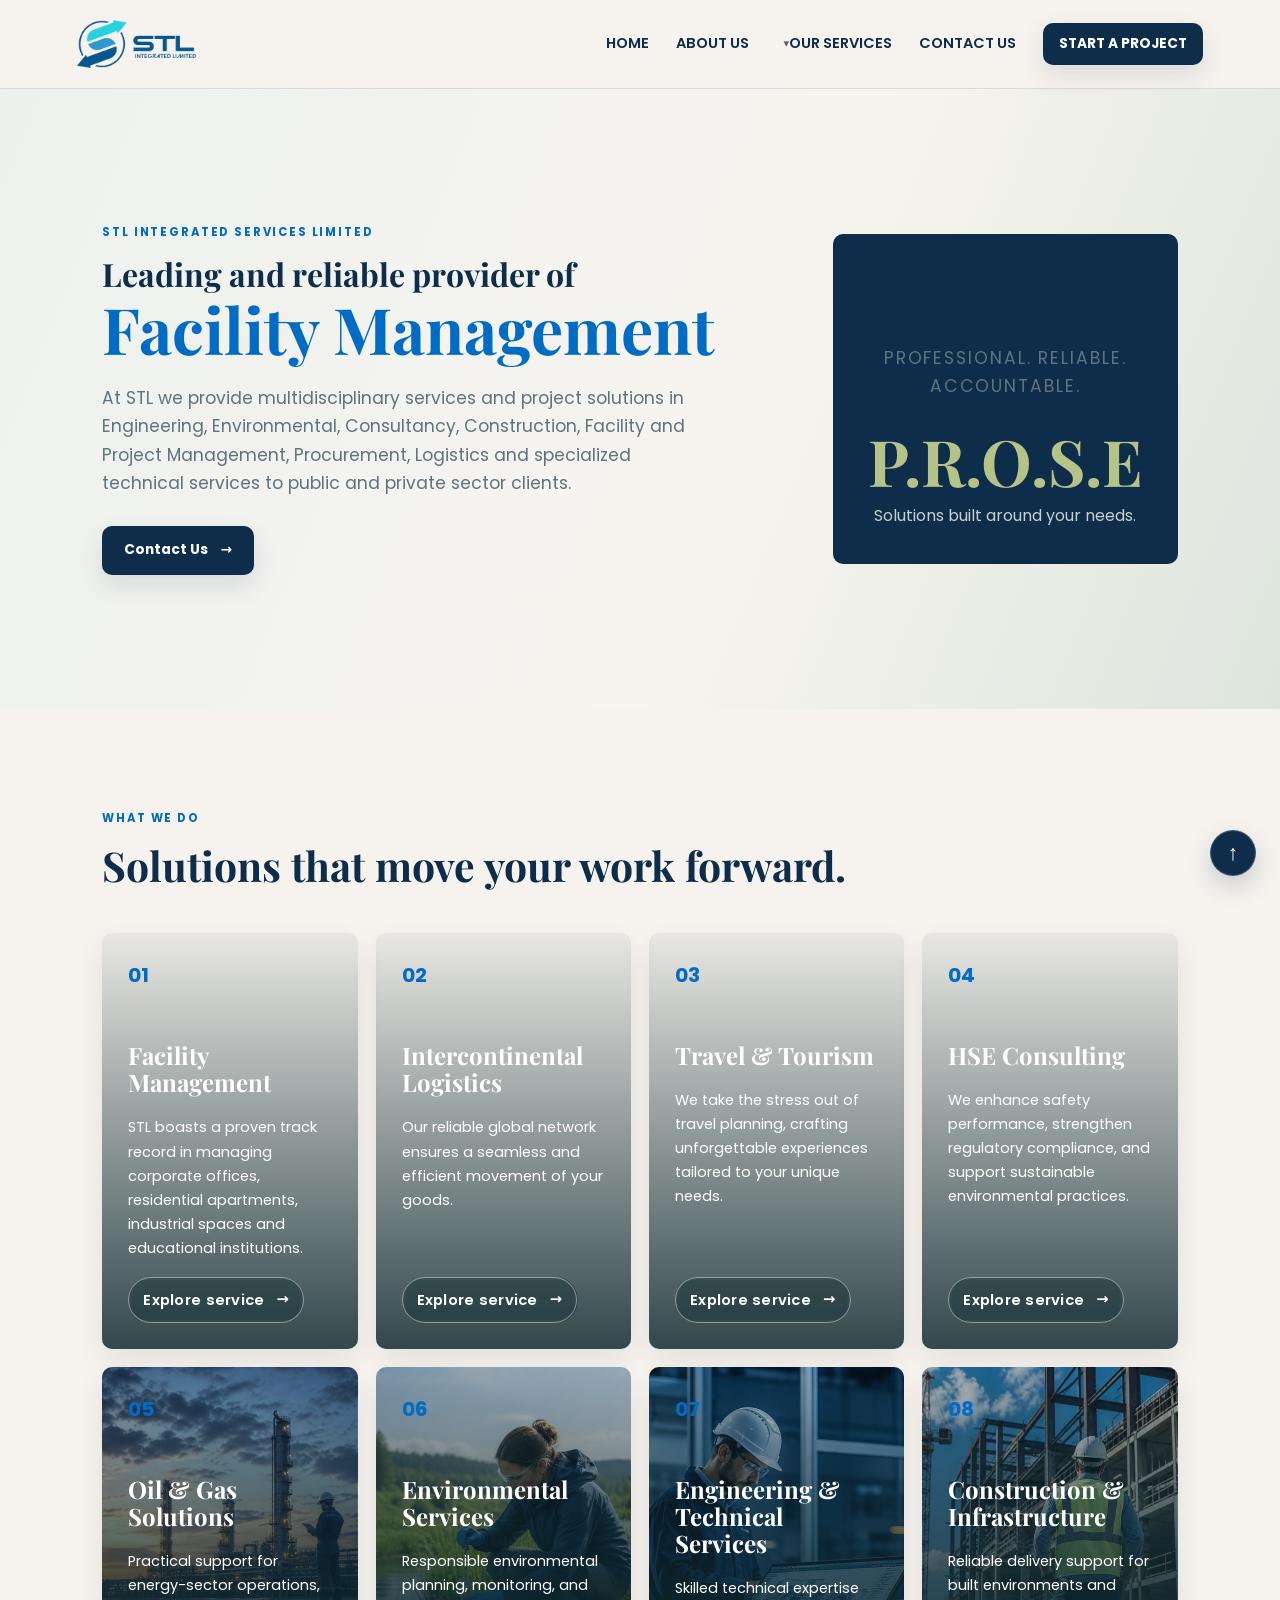
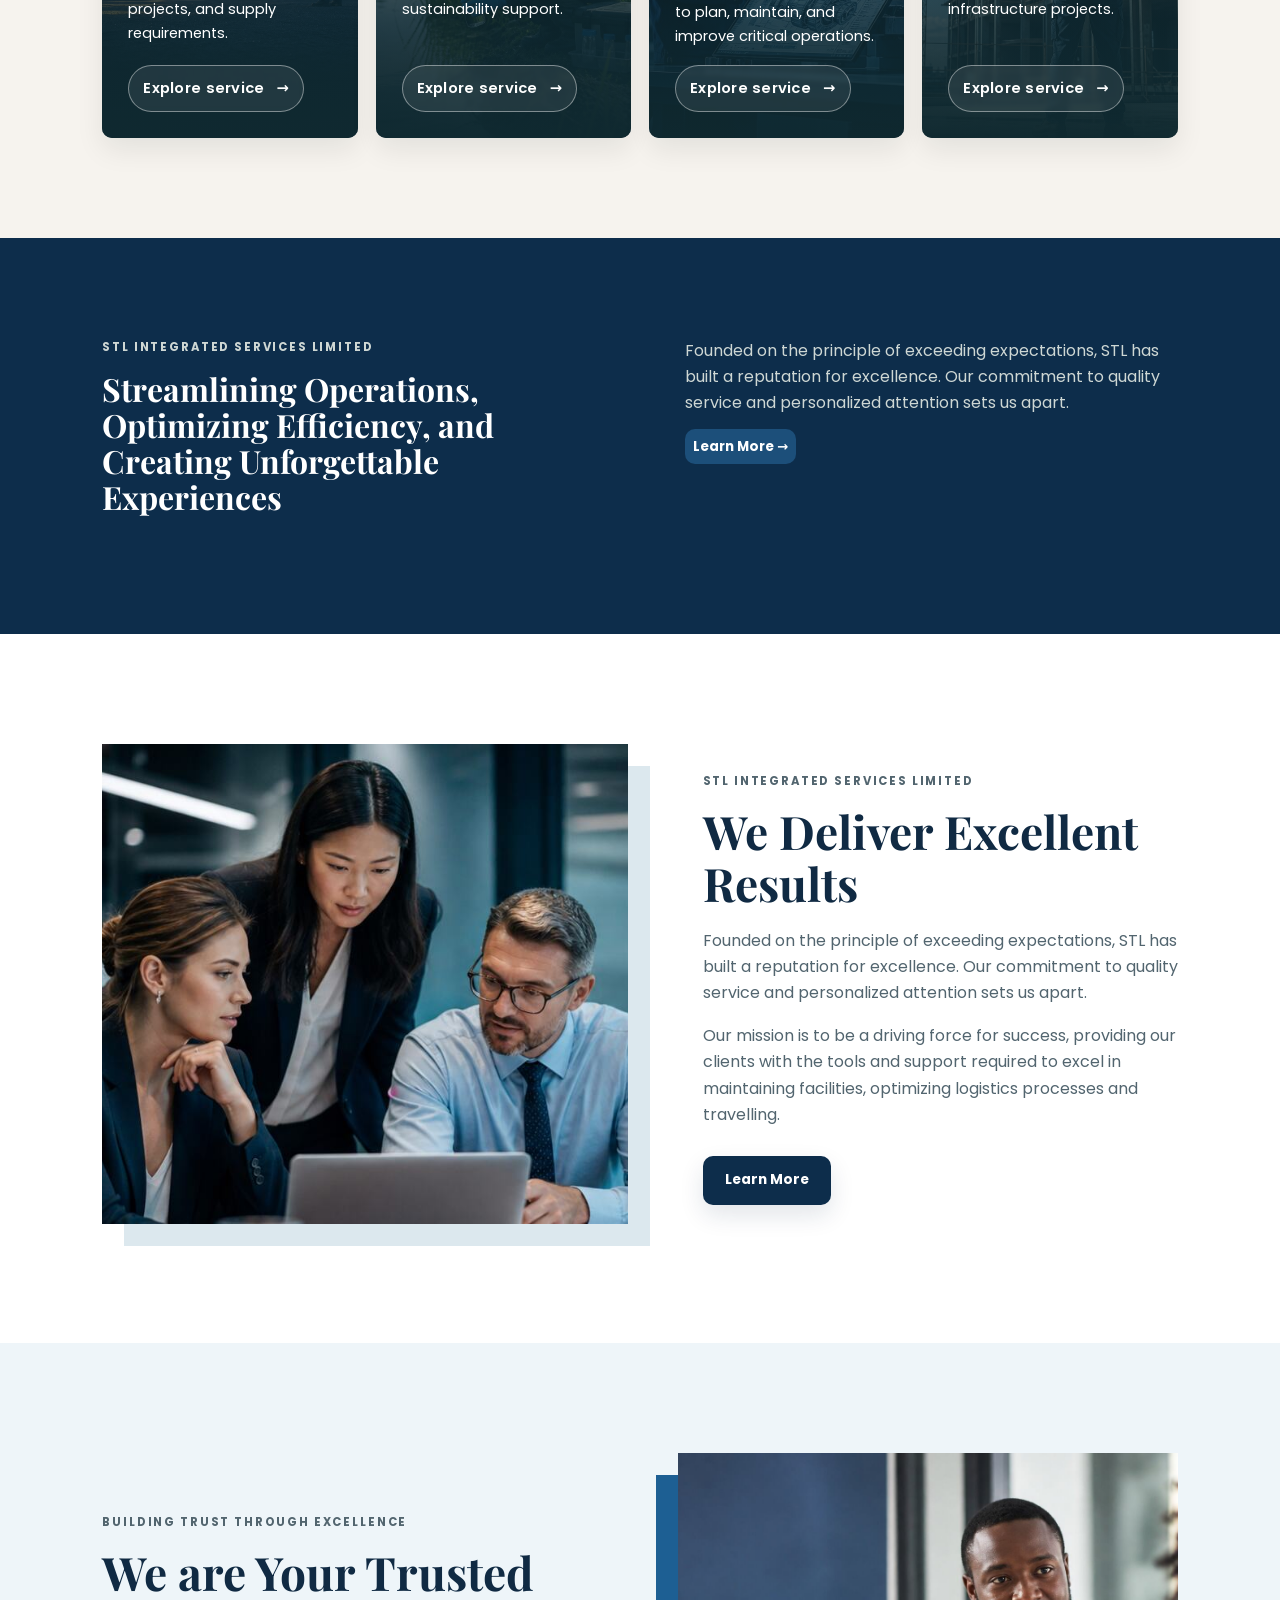
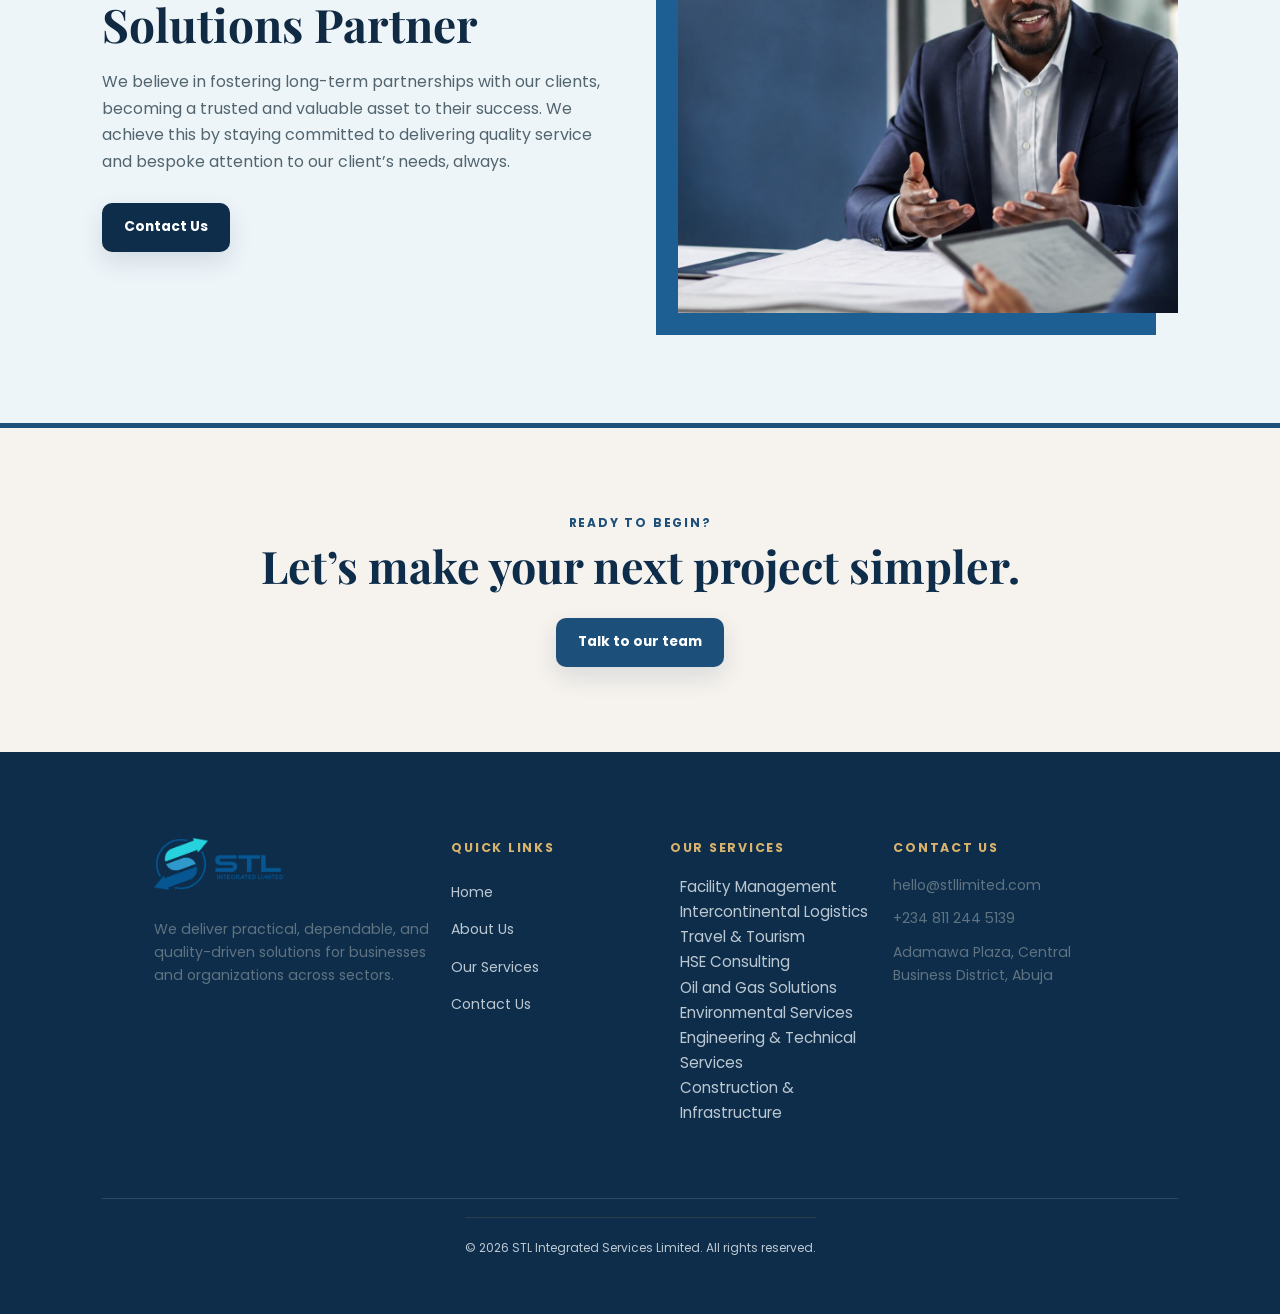
==== commit a9ce95c7: "Eight push" ====
--- a/index.html
+++ b/index.html
@@ -94,7 +94,7 @@
 
 <section class="results-section">
   <div class="results-images">
-    <img src="assets/images/excellent-results.png" alt="STL professionals delivering excellent results">
+    <img src="assets/images/excellent-results.jpg" alt="STL professionals delivering excellent results">
   </div>
   <div>
     <p class="eyebrow">STL Integrated Services Limited</p>
@@ -111,7 +111,7 @@
     <h2>We are Your Trusted Solutions Partner</h2>
     <p>We believe in fostering long-term partnerships with our clients, becoming a trusted and valuable asset to their success. We achieve this by staying committed to delivering quality service and bespoke attention to our client’s needs, always.</p><a class="button" href="contact.html">Contact Us</a>
   </div>
-  <img src="assets/images/trusted-partner.png" alt="STL trusted solutions partnership">
+  <img src="assets/images/trusted-partner.jpg" alt="STL trusted solutions partnership">
 </section>
 
 <section class="cta">
--- a/assets/css/styles.css
+++ b/assets/css/styles.css
@@ -120,9 +120,28 @@
 
 .page-hero{padding:105px 8vw;background:var(--sand)}
 
+.contact-hero{background:linear-gradient(90deg,rgba(8,45,77,.9),rgba(8,45,77,.38)),url('../images/contact.jpg') center/cover;color:#fff}
+
+.contact-hero h1{color:#fff}
+
 .page-hero h1{font-size:clamp(3rem,5vw,5rem)}
 
 .page-hero>p:last-child{color:var(--muted);font-size:1.1rem}
+
+.contact-hero>p:last-child{color:rgba(255,255,255,.86)}
+
+main>section{animation:sectionEntry .75s cubic-bezier(.22,1,.36,1) both}
+main>section:nth-child(2){animation-delay:.08s}
+main>section:nth-child(3){animation-delay:.16s}
+main>section:nth-child(4){animation-delay:.24s}
+main>section:nth-child(5){animation-delay:.32s}
+
+.back-to-top{position:fixed;right:24px;bottom:24px;z-index:25;width:46px;height:46px;border:1px solid rgba(255,255,255,.2);border-radius:50%;background:var(--brand-dark);color:#fff;display:grid;place-items:center;font-size:1.35rem;line-height:1;cursor:pointer;box-shadow:0 10px 24px rgba(13,45,75,.2);transition:transform .25s ease,background .25s ease,opacity .25s ease}
+.back-to-top:hover,.back-to-top:focus-visible{background:var(--brand-accent);transform:translateY(-3px)}
+
+@keyframes sectionEntry{from{opacity:0;transform:translateY(28px)}to{opacity:1;transform:translateY(0)}}
+
+@media(prefers-reduced-motion:reduce){main>section{animation:none}.back-to-top{transition:none}}
 
 .values .cards{grid-template-columns:repeat(5,1fr)}.service-list{padding-top:35px}
 
@@ -205,13 +224,13 @@
 
 .hse{background-image:url('https://stllimited.com/wp-content/uploads/2025/12/natural-gas-863231-e1765535141167.jpg')}
 
-.oil-gas{background:linear-gradient(rgba(11,38,51,.2),rgba(11,38,51,.72)),url('../images/oil-gas.png') center/cover}
-
-.environmental{background:linear-gradient(rgba(11,38,51,.2),rgba(11,38,51,.72)),url('../images/environmental.png') center/cover}
-
-.engineering{background:linear-gradient(rgba(11,38,51,.2),rgba(11,38,51,.72)),url('../images/engineering.png') center/cover}
-
-.construction{background:linear-gradient(rgba(11,38,51,.2),rgba(11,38,51,.72)),url('../images/construction.png') center/cover}
+.oil-gas{background:linear-gradient(rgba(11,38,51,.2),rgba(11,38,51,.72)),url('../images/oil-gas.jpg') center/cover}
+
+.environmental{background:linear-gradient(rgba(11,38,51,.2),rgba(11,38,51,.72)),url('../images/environmental.jpg') center/cover}
+
+.engineering{background:linear-gradient(rgba(11,38,51,.2),rgba(11,38,51,.72)),url('../images/engineering.jpg') center/cover}
+
+.construction{background:linear-gradient(rgba(11,38,51,.2),rgba(11,38,51,.72)),url('../images/construction.jpg') center/cover}
 
 .oil-gas h3,.oil-gas p,.environmental h3,.environmental p,.engineering h3,.engineering p,.construction h3,.construction p{color:#fff!important}
 
@@ -330,7 +349,7 @@
 .brand-block p,.contact-block p{color:var(--muted)}
 
 /* About page specific styles extracted from inline <style> */
-.about-hero{padding:105px 8vw;background:linear-gradient(100deg,#082d4de8,#082d4d88),url('../images/about-team.png') center/cover;color:#fff}
+.about-hero{padding:105px 8vw;background:linear-gradient(100deg,#082d4de8,#082d4d88),url('../images/about-team.jpg') center/cover;color:#fff}
 
 .about{padding:95px 8vw}
 
@@ -462,4 +481,27 @@
   .about-intro,.who,.vision,.inquiry,.stats-grid,.contact-form,.inquiry form{grid-template-columns:1fr}
 .values{grid-template-columns:1fr 2fr}
 .about{padding:65px 7vw}
-.contact-form button,.inquiry button{justify-self:stretch}.badge{right:12px;bottom:12px}}+.contact-form button,.inquiry button{justify-self:stretch}.badge{right:12px;bottom:12px}}
+
+
+/***** Env-section & Carousel *****/
+		.Env-section{max-width:1100px;margin:42px auto;padding:40px 24px;background:#fff;border-radius:12px;box-shadow:0 12px 30px rgba(13,45,75,.06);overflow:hidden}
+		.Env-image{display:block;width:100%;border-radius:10px;overflow:hidden;margin-bottom:22px}
+		.carousel{position:relative;width:100%;height:420px;background:#e9eef2;border-radius:10px;overflow:hidden;display:flex;align-items:center;justify-content:center}
+		.carousel-track{width:100%;height:100%;position:relative}
+		.carousel-slide{position:absolute;inset:0;width:100%;height:100%;object-fit:cover;opacity:0;transition:opacity .6s ease;will-change:opacity}
+		.carousel-slide.active{opacity:1}
+		.carousel-control{position:absolute;top:50%;transform:translateY(-50%);background:rgba(13,45,75,.6);color:#fff;border:0;width:44px;height:44px;border-radius:999px;display:flex;align-items:center;justify-content:center;cursor:pointer;z-index:12;font-size:20px}
+		.carousel-control.prev{left:18px}
+		.carousel-control.next{right:18px}
+		.carousel-control:hover{background:rgba(13,45,75,.8)}
+		.carousel-dots{position:absolute;left:50%;transform:translateX(-50%);bottom:12px;display:flex;gap:8px;z-index:14}
+		.carousel-dots .dot{width:10px;height:10px;border-radius:50%;background:rgba(255,255,255,.65);border:1px solid rgba(13,45,75,.18);cursor:pointer}
+		.carousel-dots .dot.active{background:var(--brand-accent);border-color:rgba(0,0,0,.05)}
+
+		.Env-notes{padding:8px 6px 2px;color:var(--brand-dark)}
+		.Env-notes h2{margin:0 0 12px;font-family:var(--font-serif);font-size:1.6rem}
+		.Env-notes p{color:var(--muted);margin:0 0 14px}
+		.Env-notes ul{color:var(--muted);margin:0 0 18px;padding-left:20px}
+		.Env-notes li{margin:8px 0}
+		@media (max-width:900px){.carousel{height:260px}.Env-section{padding:22px}.Env-notes h2{font-size:1.25rem}}
